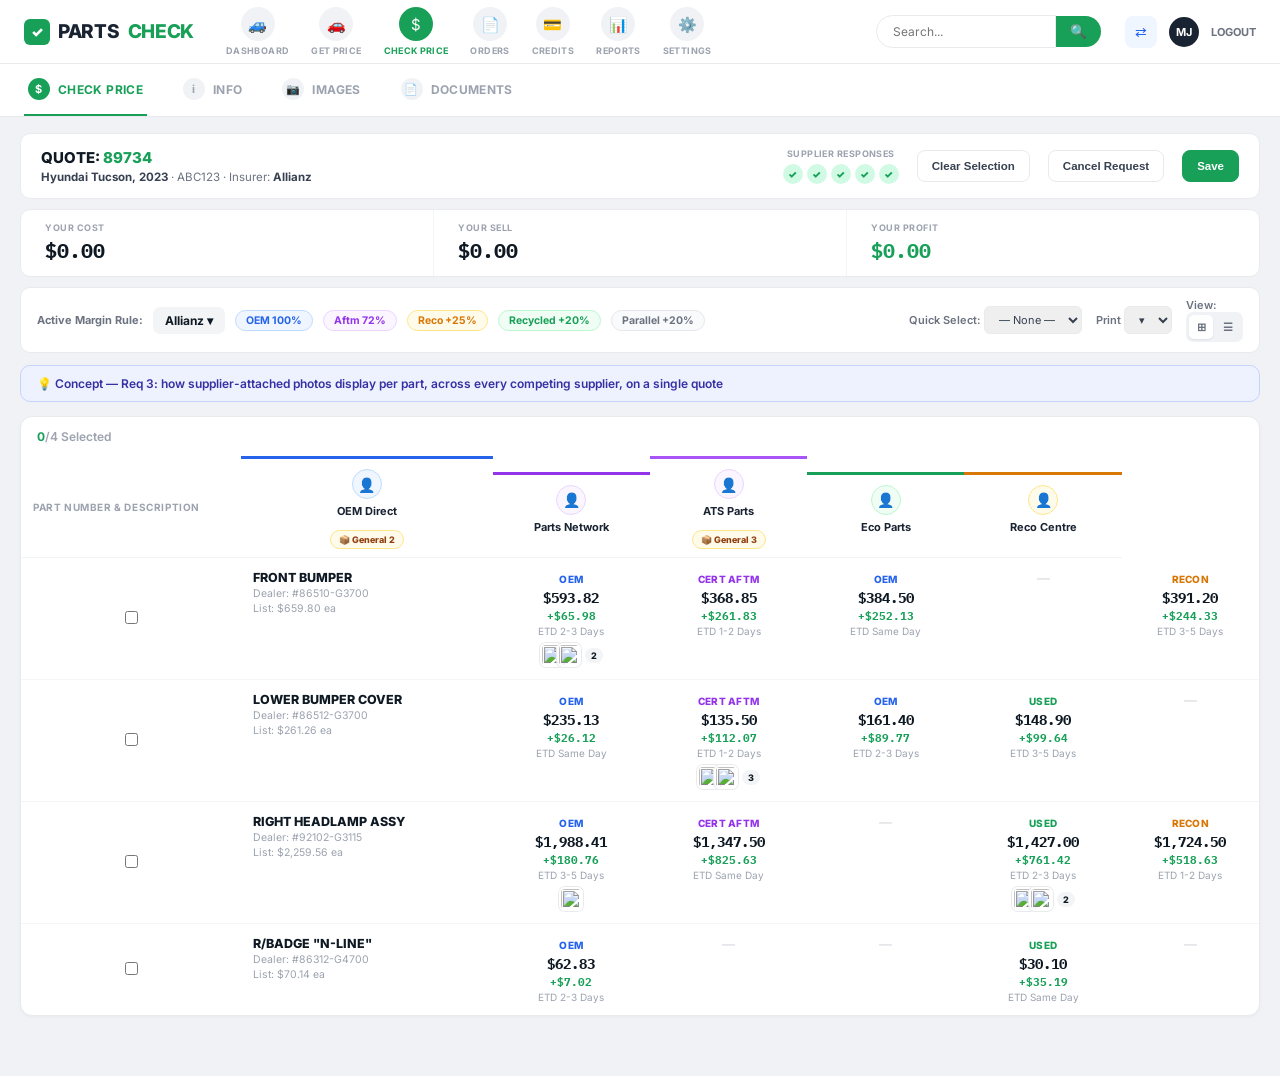
==== Mockups/repairer-image-display-mockup.html @ 43948dee "Cut scrolling to find one supplier's photos in the Images tab - Supplier photo cards are now collaps" ====
<!DOCTYPE html>
<html lang="en">
<head>
<meta charset="UTF-8">
<meta name="viewport" content="width=device-width, initial-scale=1.0">
<title>PartsCheck — Repairer Image Display (Concept)</title>
<link href="https://fonts.googleapis.com/css2?family=Inter:wght@400;500;600;700;800;900&family=IBM+Plex+Mono:wght@500;600;700&display=swap" rel="stylesheet">
<style>
*{box-sizing:border-box;margin:0;padding:0}
body{font-family:'Inter',sans-serif;background:#F0F2F5;color:#0F1923;font-size:13px;min-height:100vh}

/* ===== TOP NAV (matches current product) ===== */
.nav{background:#fff;border-bottom:1px solid #E8EAED;height:64px;display:flex;align-items:center;padding:0 24px;gap:8px}
.logo{display:flex;align-items:center;gap:8px;font-size:19px;font-weight:800;letter-spacing:-.3px;margin-right:24px}
.logo-mark{width:26px;height:26px;background:#18A058;border-radius:6px;display:flex;align-items:center;justify-content:center;color:#fff;font-size:14px;font-weight:900}
.logo .parts{color:#1A2332}
.logo .check{color:#18A058}
.nav-items{display:flex;gap:22px;flex:1}
.nav-item{display:flex;flex-direction:column;align-items:center;gap:4px;cursor:pointer}
.nav-icon{width:34px;height:34px;border-radius:50%;background:#F0F2F5;display:flex;align-items:center;justify-content:center;font-size:15px;color:#6B7280}
.nav-item.on .nav-icon{background:#18A058;color:#fff}
.nav-label{font-size:9px;font-weight:700;color:#9CA3AF;letter-spacing:.04em}
.nav-item.on .nav-label{color:#18A058}
.nav-search{display:flex;align-items:center;gap:0;margin-right:16px}
.nav-search input{border:1px solid #E8EAED;border-radius:20px 0 0 20px;padding:8px 16px;font-size:12px;width:180px;outline:none;font-family:inherit}
.nav-search button{border:none;background:#18A058;color:#fff;border-radius:0 20px 20px 0;padding:8px 14px;cursor:pointer}
.nav-r{display:flex;align-items:center;gap:12px}
.nav-r-icon{width:32px;height:32px;border-radius:8px;background:#EFF6FF;color:#2563EB;display:flex;align-items:center;justify-content:center;font-size:14px}
.avatar{width:30px;height:30px;background:#1A2332;border-radius:50%;display:flex;align-items:center;justify-content:center;color:#fff;font-weight:700;font-size:11px}
.logout{font-size:11px;font-weight:700;color:#6B7280;cursor:pointer}

/* ===== TAB BAR ===== */
.tab-bar{background:#fff;border-bottom:1px solid #E8EAED;display:flex;gap:32px;padding:0 24px}
.qh-tab{display:flex;align-items:center;gap:8px;padding:14px 4px;font-size:12px;font-weight:700;color:#9CA3AF;letter-spacing:.03em;cursor:pointer;border-bottom:2.5px solid transparent}
.qh-tab-icon{width:22px;height:22px;border-radius:50%;background:#F0F2F5;display:flex;align-items:center;justify-content:center;font-size:11px;color:#9CA3AF}
.qh-tab.on{color:#18A058;border-color:#18A058}
.qh-tab.on .qh-tab-icon{background:#18A058;color:#fff}

.page{max-width:1400px;margin:0 auto;padding:16px 20px 60px}
.banner{background:#EEF2FF;border:1px solid #C7D2FE;color:#3730A3;border-radius:10px;padding:10px 16px;font-size:12px;font-weight:600;margin-bottom:14px}

/* ===== QUOTE HEADER ===== */
.quote-header{background:#fff;border:1px solid #E8EAED;border-radius:10px;padding:14px 20px;display:flex;align-items:center;margin-bottom:10px}
.qh-left h1{font-size:15px;font-weight:800}
.qh-left h1 span{color:#18A058}
.qh-left p{font-size:11.5px;color:#6B7280;margin-top:3px}
.qh-left p strong{color:#374151}
.qh-right{margin-left:auto;display:flex;align-items:center;gap:18px}
.sup-resp{text-align:center}
.sup-resp-label{font-size:9px;font-weight:700;color:#9CA3AF;text-transform:uppercase;letter-spacing:.05em;margin-bottom:5px}
.sup-resp-dots{display:flex;gap:4px}
.sup-resp-dot{width:20px;height:20px;border-radius:50%;background:#D1FAE5;color:#18A058;display:flex;align-items:center;justify-content:center;font-size:10px;font-weight:900}
.hbtn{padding:9px 14px;border-radius:8px;font-size:11.5px;font-weight:700;cursor:pointer;border:1.5px solid #E8EAED;background:#fff;color:#374151}
.hbtn-green{background:#18A058;border-color:#18A058;color:#fff}

/* ===== COST/SELL/PROFIT BAR ===== */
.csp-bar{background:#fff;border:1px solid #E8EAED;border-radius:10px;display:flex;margin-bottom:10px}
.csp-cell{flex:1;padding:12px 24px;border-right:1px solid #F3F4F6}
.csp-cell:last-child{border-right:none}
.csp-label{font-size:9px;font-weight:700;color:#9CA3AF;letter-spacing:.06em;margin-bottom:4px}
.csp-val{font-size:20px;font-weight:800;font-family:'IBM Plex Mono',monospace}
.csp-val.green{color:#18A058}

/* ===== MARGIN RULE BAR ===== */
.rule-bar{background:#fff;border:1px solid #E8EAED;border-radius:10px;padding:10px 16px;display:flex;align-items:center;gap:10px;margin-bottom:12px;flex-wrap:wrap}
.rule-label{font-size:11px;font-weight:700;color:#6B7280;white-space:nowrap}
.rule-chip{display:flex;align-items:center;gap:5px;background:#F3F4F6;border-radius:7px;padding:6px 12px;font-size:12px;font-weight:700;cursor:pointer}
.pill{border-radius:20px;padding:3px 10px;font-size:10.5px;font-weight:700;border:1.5px solid}
.pill-oem{color:#2563EB;border-color:#BFDBFE;background:#EFF6FF}
.pill-aftm{color:#9333EA;border-color:#E9D5FF;background:#FAF5FF}
.pill-reco{color:#D97706;border-color:#FDE68A;background:#FFFBEB}
.pill-recycled{color:#18A058;border-color:#BBF7D0;background:#F0FDF4}
.pill-parallel{color:#6B7280;border-color:#E5E7EB;background:#F9FAFB}
.rule-bar-right{margin-left:auto;display:flex;align-items:center;gap:14px;font-size:11px;color:#6B7280;font-weight:600}
.rb-select{border:1px solid #E8EAED;border-radius:6px;padding:5px 10px;font-size:11px;font-family:inherit;color:#374151}
.view-toggle{display:flex;gap:3px;background:#F0F2F5;border-radius:7px;padding:3px}
.view-toggle span{width:24px;height:24px;border-radius:5px;display:flex;align-items:center;justify-content:center;font-size:11px;cursor:pointer}
.view-toggle span.on{background:#fff;box-shadow:0 1px 2px rgba(0,0,0,.08)}

/* ===== GRID ===== */
.grid-shell{background:#fff;border-radius:12px;border:1px solid #E8EAED;box-shadow:0 1px 3px rgba(0,0,0,.04);overflow:hidden}
.grid-toolbar{padding:12px 16px;font-size:12px;font-weight:700}
.grid-toolbar .sel-count{color:#18A058}
.grid-toolbar .sel-total{color:#9CA3AF;font-weight:600}
table{width:100%;border-collapse:collapse}
thead th{padding:0;border-bottom:1px solid #F3F4F6}
th.part-th{text-align:left;padding:9px 12px;font-size:10px;font-weight:700;color:#9CA3AF;text-transform:uppercase;letter-spacing:.06em;min-width:220px}
.sup-th-wrap{border-top:3px solid; padding:10px 12px 8px}
.sup-th{display:flex;flex-direction:column;align-items:center;gap:5px}
.sup-avatar{width:30px;height:30px;border-radius:50%;display:flex;align-items:center;justify-content:center;font-size:14px;border:1.5px solid}
.sup-name{font-size:11px;font-weight:700;color:#1A2332;text-align:center}

td{padding:12px;border-bottom:1px solid #F5F5F5;vertical-align:top}
tbody tr:last-child > td{border-bottom:none}
.cb-cell{width:34px;text-align:center;vertical-align:middle}
.part-name{font-size:12.5px;font-weight:800;color:#0F1923}
.part-sub{font-size:10.5px;color:#9CA3AF;margin-top:2px}
.center{text-align:center;position:relative}
.no-photo{color:#D1D5DB;font-size:13px}

.type-badge{font-size:10px;font-weight:800;letter-spacing:.03em;display:inline-flex;align-items:center;gap:4px}
.t-oem{color:#2563EB}.t-aftm{color:#9333EA}.t-used{color:#18A058}.t-recon{color:#D97706}
.note-icon{font-size:9px;color:#9CA3AF}
.price-val{font-family:'IBM Plex Mono',monospace;font-weight:800;font-size:14px;margin-top:3px}
.markup-val{font-family:'IBM Plex Mono',monospace;font-weight:700;font-size:10.5px;color:#18A058;margin-top:2px}
.etd-val{font-size:10px;color:#9CA3AF;margin-top:2px}

/* photo affordance — the single agreed pattern: thumbnail under price, click opens cross-supplier lightbox */
.mini-thumbs{display:flex;cursor:pointer;margin-top:6px;justify-content:center}
.mini-thumbs img{width:24px;height:24px;border-radius:6px;object-fit:cover;border:2px solid #fff;box-shadow:0 0 0 1px #E8EAED;margin-left:-7px}
.mini-thumbs img:first-child{margin-left:0}
.mini-count{font-size:9px;font-weight:800;color:#0F1923;background:#F3F4F6;border-radius:20px;padding:2px 6px;margin-left:4px;align-self:center}
.gen-badge{margin-top:7px;display:inline-flex;align-items:center;gap:3px;font-size:9px;font-weight:800;color:#92400E;background:#FFFBEB;border:1px solid #FDE68A;border-radius:20px;padding:3px 8px;cursor:pointer}
.gen-badge:hover{background:#FEF3C7}

/* ===== INFO / DOCUMENTS PANELS ===== */
.panel{display:none}
.panel.on{display:block}
.doc-flat-before{background:#fff;border:1px solid #E8EAED;border-radius:10px;margin-bottom:16px;overflow:hidden}
.doc-flat-before .flat-head{padding:8px 14px;font-size:10px;font-weight:700;color:#9CA3AF;text-transform:uppercase;background:#FAFAFA;border-bottom:1px solid #F3F4F6}
.doc-flat-before table td, .doc-flat-before table th{padding:8px 14px;font-size:12px;border-bottom:1px solid #F5F5F5}
.doc-flat-before a{color:#2563EB}
.section-label{font-size:11px;font-weight:700;color:#9CA3AF;text-transform:uppercase;letter-spacing:.06em;margin:18px 0 8px}

.part-doc-group{background:#fff;border:1px solid #E8EAED;border-radius:12px;margin-bottom:10px;overflow:hidden;box-shadow:0 1px 3px rgba(0,0,0,.04);scroll-margin-top:16px}
.pdg-head{padding:12px 16px;display:flex;align-items:center;gap:8px;cursor:pointer}
.part-doc-group:not(.collapsed) .pdg-head{border-bottom:1px solid #F3F4F6}
.pdg-head .pn{font-size:13px;font-weight:800}
.pdg-head .pdg-count{font-size:10.5px;color:#9CA3AF;font-weight:700}
.pdg-chevron{color:#9CA3AF;font-size:11px;transition:transform .18s;margin-left:2px}
.part-doc-group.collapsed .pdg-chevron{transform:rotate(-90deg)}
.part-doc-group.collapsed .pdg-body{display:none}
.pdg-body{padding:14px 16px;display:flex;flex-direction:column;gap:12px}

/* quick-jump chip bar */
.sup-filter-row{display:flex;align-items:center;gap:8px;flex-wrap:wrap;margin-bottom:12px}
.sup-filter-chip{display:flex;align-items:center;gap:6px;background:#fff;border:1.5px solid #E8EAED;border-radius:20px;padding:5px 12px 5px 5px;cursor:pointer;font-size:11.5px;font-weight:700;color:#374151}
.sup-filter-chip:hover{border-color:#9CA3AF}
.sup-filter-chip .dot{width:22px;height:22px;border-radius:50%;display:flex;align-items:center;justify-content:center;font-size:11px;flex-shrink:0}
.sup-filter-chip .cnt{background:#F3F4F6;color:#0F1923;border-radius:20px;padding:1px 6px;font-size:10px}
.sup-filter-chip.empty{opacity:.45}
.expand-all-link{font-size:11px;font-weight:700;color:#6B7280;cursor:pointer;text-decoration:underline;margin-left:auto}
.expand-all-link:hover{color:#374151}
.pdg-supplier-row{display:flex;align-items:flex-start;gap:12px}
.pdg-sup-chip{display:flex;align-items:center;gap:6px;min-width:190px;flex-shrink:0}
.pdg-sup-dot{width:24px;height:24px;border-radius:50%;font-size:12px;display:flex;align-items:center;justify-content:center}
.pdg-thumb-row{display:flex;gap:8px;flex-wrap:wrap}
.pdg-thumb{width:64px;height:64px;border-radius:8px;object-fit:cover;cursor:pointer;border:1px solid #E8EAED;transition:.15s}
.pdg-thumb:hover{transform:scale(1.04);box-shadow:0 4px 14px rgba(0,0,0,.15)}
.pdg-none{font-size:11px;color:#D1D5DB;padding-top:4px}
.pdg-general-block{background:#FFFBEB;border:1px solid #FDE68A;border-radius:8px;padding:10px 12px}
.pdg-general-label{font-size:10px;font-weight:800;color:#92400E;text-transform:uppercase;letter-spacing:.04em;margin-bottom:8px;display:flex;align-items:center;gap:5px}

.dl-btn{font-size:10.5px;font-weight:700;color:#18A058;cursor:pointer;display:inline-flex;align-items:center;gap:4px;border:1.5px solid #BBF7D0;background:#F0FDF4;padding:4px 10px;border-radius:20px;white-space:nowrap}
.dl-btn:hover{background:#DCFCE7}
.dl-btn-lg{font-size:12px;padding:8px 16px}

.toast{position:fixed;bottom:24px;right:24px;background:#0F1923;color:#fff;padding:12px 18px;border-radius:10px;font-size:12px;font-weight:600;box-shadow:0 8px 24px rgba(0,0,0,.25);z-index:1200;opacity:0;transform:translateY(10px);transition:.25s;pointer-events:none}
.toast.show{opacity:1;transform:translateY(0)}

/* ===== INFO TAB (real fields) ===== */
.info-card{background:#fff;border:1px solid #E8EAED;border-radius:10px;margin-bottom:14px;overflow:hidden}
.info-card-head{padding:9px 16px;font-size:10px;font-weight:700;color:#9CA3AF;text-transform:uppercase;letter-spacing:.06em;background:#F9FAFB;border-bottom:1px solid #F3F4F6}
.info-grid{display:grid;grid-template-columns:1fr 1fr;padding:6px 0}
.info-row{display:grid;grid-template-columns:150px 1fr;padding:10px 16px;font-size:12.5px}
.info-row .k{color:#6B7280;font-weight:600}
.info-row .v{color:#0F1923;font-weight:700}
.info-row .v.muted{color:#D1D5DB;font-weight:500}

/* ===== IMAGES TAB ===== */
.img-section-head{display:flex;align-items:center;gap:8px;margin:0 0 10px}
.img-section-head h3{font-size:13px;font-weight:800}
.img-section-head span{font-size:11px;color:#9CA3AF;font-weight:600}
.repairer-thumb-grid{display:flex;gap:10px;flex-wrap:wrap}
.repairer-thumb{width:120px;height:90px;border-radius:8px;object-fit:cover;cursor:pointer;border:1px solid #E8EAED;transition:.15s}
.repairer-thumb:hover{transform:scale(1.03);box-shadow:0 4px 14px rgba(0,0,0,.15)}
.doc-callout{display:flex;align-items:center;gap:10px;background:#F0FDF4;border:1px solid #BBF7D0;color:#166534;border-radius:10px;padding:12px 16px;font-size:12px;font-weight:600;margin-bottom:16px}
.doc-callout a{color:#18A058;font-weight:800;cursor:pointer;text-decoration:underline}

/* ===== LIGHTBOX ===== */
.lb-overlay{position:fixed;inset:0;background:rgba(10,15,20,.92);z-index:999;display:none;align-items:center;justify-content:center}
.lb-overlay.open{display:flex}
.lb-close{position:absolute;top:18px;right:22px;width:34px;height:34px;border-radius:50%;background:rgba(255,255,255,.12);color:#fff;font-size:18px;display:flex;align-items:center;justify-content:center;cursor:pointer;border:none}
.lb-wrap{display:flex;gap:18px;max-width:92vw;max-height:86vh}
.lb-rail{display:flex;flex-direction:column;gap:8px;overflow-y:auto;width:170px;flex-shrink:0}
.lb-rail-group{margin-bottom:6px}
.lb-rail-label{font-size:9px;font-weight:800;color:rgba(255,255,255,.6);text-transform:uppercase;letter-spacing:.06em;margin-bottom:5px;padding:0 2px}
.lb-thumb{width:100%;height:60px;object-fit:cover;border-radius:6px;cursor:pointer;opacity:.55;border:2px solid transparent;margin-bottom:6px}
.lb-thumb.on{opacity:1;border-color:#18A058}
.lb-main{display:flex;align-items:center;justify-content:center;background:#000;border-radius:10px;overflow:hidden;flex:1;min-width:400px}
.lb-main img{max-width:100%;max-height:80vh;object-fit:contain}
.lb-caption{position:absolute;bottom:20px;left:50%;transform:translateX(-50%);color:#fff;font-size:12px;font-weight:600;background:rgba(0,0,0,.5);padding:6px 14px;border-radius:20px}
</style>
</head>
<body>

<div class="nav">
  <div class="logo"><div class="logo-mark">✓</div><span class="parts">PARTS</span><span class="check">CHECK</span></div>
  <div class="nav-items">
    <div class="nav-item"><div class="nav-icon">🚙</div><div class="nav-label">DASHBOARD</div></div>
    <div class="nav-item"><div class="nav-icon">🚗</div><div class="nav-label">GET PRICE</div></div>
    <div class="nav-item on"><div class="nav-icon">$</div><div class="nav-label">CHECK PRICE</div></div>
    <div class="nav-item"><div class="nav-icon">📄</div><div class="nav-label">ORDERS</div></div>
    <div class="nav-item"><div class="nav-icon">💳</div><div class="nav-label">CREDITS</div></div>
    <div class="nav-item"><div class="nav-icon">📊</div><div class="nav-label">REPORTS</div></div>
    <div class="nav-item"><div class="nav-icon">⚙️</div><div class="nav-label">SETTINGS</div></div>
  </div>
  <div class="nav-search"><input placeholder="Search..."><button>🔍</button></div>
  <div class="nav-r">
    <div class="nav-r-icon">⇄</div>
    <div class="avatar">MJ</div>
    <div class="logout">LOGOUT</div>
  </div>
</div>

<div class="tab-bar">
  <div class="qh-tab on" onclick="showTab('price')"><div class="qh-tab-icon">$</div>CHECK PRICE</div>
  <div class="qh-tab" onclick="showTab('info')"><div class="qh-tab-icon">i</div>INFO</div>
  <div class="qh-tab" onclick="showTab('images')"><div class="qh-tab-icon">📷</div>IMAGES</div>
  <div class="qh-tab" onclick="showTab('documents')"><div class="qh-tab-icon">📄</div>DOCUMENTS</div>
</div>

<div class="page">
  <div class="quote-header">
    <div class="qh-left">
      <h1>QUOTE: <span>89734</span></h1>
      <p><strong>Hyundai Tucson, 2023</strong> · ABC123 · Insurer: <strong>Allianz</strong></p>
    </div>
    <div class="qh-right">
      <div class="sup-resp">
        <div class="sup-resp-label">Supplier Responses</div>
        <div class="sup-resp-dots" id="supResponses"></div>
      </div>
      <button class="hbtn">Clear Selection</button>
      <button class="hbtn">Cancel Request</button>
      <button class="hbtn hbtn-green">Save</button>
    </div>
  </div>

  <div class="csp-bar">
    <div class="csp-cell"><div class="csp-label">YOUR COST</div><div class="csp-val">$0.00</div></div>
    <div class="csp-cell"><div class="csp-label">YOUR SELL</div><div class="csp-val">$0.00</div></div>
    <div class="csp-cell"><div class="csp-label">YOUR PROFIT</div><div class="csp-val green">$0.00</div></div>
  </div>

  <div class="rule-bar">
    <div class="rule-label">Active Margin Rule:</div>
    <div class="rule-chip">Allianz ▾</div>
    <span class="pill pill-oem">OEM 100%</span>
    <span class="pill pill-aftm">Aftm 72%</span>
    <span class="pill pill-reco">Reco +25%</span>
    <span class="pill pill-recycled">Recycled +20%</span>
    <span class="pill pill-parallel">Parallel +20%</span>
    <div class="rule-bar-right">
      <span>Quick Select: <select class="rb-select"><option>— None —</option></select></span>
      <span>Print <select class="rb-select"><option>▾</option></select></span>
      <span>View: <span class="view-toggle"><span class="on">⊞</span><span>☰</span></span></span>
    </div>
  </div>

  <!-- PRICE PANEL -->
  <div class="panel on" id="panel-price">
    <div class="banner">💡 Concept — Req 3: how supplier-attached photos display per part, across every competing supplier, on a single quote</div>
    <div class="grid-shell">
      <div class="grid-toolbar"><span class="sel-count" id="selCount">0</span><span class="sel-total">/4 Selected</span></div>
      <table>
        <thead>
          <tr>
            <th class="part-th">Part Number &amp; Description</th>
            <th class="center" data-sup="oem" style="min-width:110px"><div class="sup-th-wrap" style="border-color:#2563EB"><div class="sup-th"><div class="sup-avatar" style="background:#EFF6FF;color:#2563EB;border-color:#BFDBFE">👤</div><div class="sup-name">OEM Direct</div></div></div></th>
            <th class="center" data-sup="net" style="min-width:110px"><div class="sup-th-wrap" style="border-color:#9333EA"><div class="sup-th"><div class="sup-avatar" style="background:#FAF5FF;color:#9333EA;border-color:#E9D5FF">👤</div><div class="sup-name">Parts Network</div></div></div></th>
            <th class="center" data-sup="ats" style="min-width:110px"><div class="sup-th-wrap" style="border-color:#A855F7"><div class="sup-th"><div class="sup-avatar" style="background:#FAF5FF;color:#A855F7;border-color:#E9D5FF">👤</div><div class="sup-name">ATS Parts</div></div></div></th>
            <th class="center" data-sup="eco" style="min-width:110px"><div class="sup-th-wrap" style="border-color:#18A058"><div class="sup-th"><div class="sup-avatar" style="background:#F0FDF4;color:#18A058;border-color:#BBF7D0">👤</div><div class="sup-name">Eco Parts</div></div></div></th>
            <th class="center" data-sup="reco" style="min-width:110px"><div class="sup-th-wrap" style="border-color:#D97706"><div class="sup-th"><div class="sup-avatar" style="background:#FFFBEB;color:#D97706;border-color:#FDE68A">👤</div><div class="sup-name">Reco Centre</div></div></div></th>
          </tr>
        </thead>
        <tbody id="gridBody"></tbody>
      </table>
    </div>
  </div>

  <!-- INFO PANEL -->
  <div class="panel" id="panel-info">
    <div class="info-card">
      <div class="info-card-head">Quote Basic Info</div>
      <div class="info-grid">
        <div>
          <div class="info-row"><span class="k">Quote</span><span class="v">89734</span></div>
          <div class="info-row"><span class="k">Requested Date</span><span class="v">12/05/2026</span></div>
          <div class="info-row"><span class="k">Claim No.</span><span class="v">CLM-2026-44821</span></div>
          <div class="info-row"><span class="k">Insurer</span><span class="v">Allianz</span></div>
        </div>
        <div>
          <div class="info-row"><span class="k">Estimator</span><span class="v">MJ</span></div>
          <div class="info-row"><span class="k">Requested Time</span><span class="v">10:30am</span></div>
          <div class="info-row"><span class="k">Status</span><span class="v">Saved</span></div>
          <div class="info-row"><span class="k">Active Margin Rule</span><span class="v">Standard Baseline</span></div>
        </div>
      </div>
    </div>
    <div class="info-card">
      <div class="info-card-head">Vehicle Info</div>
      <div class="info-grid">
        <div>
          <div class="info-row"><span class="k">Make</span><span class="v">Hyundai</span></div>
          <div class="info-row"><span class="k">Model</span><span class="v">Tucson</span></div>
          <div class="info-row"><span class="k">Body Style</span><span class="v">SUV 5 Door</span></div>
          <div class="info-row"><span class="k">VIN</span><span class="v">KMHJ341BDPU123456</span></div>
        </div>
        <div>
          <div class="info-row"><span class="k">Month &amp; Year</span><span class="v">01/2023</span></div>
          <div class="info-row"><span class="k">Vehicle Rego</span><span class="v">ABC123</span></div>
          <div class="info-row"><span class="k">Series</span><span class="v">NX4</span></div>
          <div class="info-row"><span class="k">Comments</span><span class="v muted">None</span></div>
        </div>
      </div>
    </div>
  </div>

  <!-- IMAGES PANEL -->
  <div class="panel" id="panel-images">
    <div class="img-section-head" style="margin-bottom:16px">
      <h3 style="font-size:15px">All Images</h3>
      <span id="totalImgCount"></span>
      <span class="dl-btn dl-btn-lg" style="margin-left:auto" onclick="downloadAll()">⬇ Download All</span>
    </div>

    <div class="img-section-head"><h3>Your Photos</h3><span>(<span id="repairerImgCount"></span> attached)</span><span class="dl-btn" style="margin-left:auto" onclick="downloadAllRepairer()">⬇ Download All</span></div>
    <div class="repairer-thumb-grid" id="repairerThumbGrid" style="margin-bottom:24px"></div>

    <div class="img-section-head"><h3>Supplier Photos</h3><span>grouped by supplier — general (whole-quote) photos shown separately from part-specific ones</span></div>
    <div class="sup-filter-row" id="supFilterRow"></div>
    <div id="supplierPhotoGroups"></div>
  </div>

  <!-- DOCUMENTS PANEL -->
  <div class="panel" id="panel-documents">
    <div class="doc-callout">📷 Looking for photos? Repairer and supplier photos now live in the <a onclick="showTab('images')">Images tab</a> — Documents is for actual paperwork only.</div>

    <div class="section-label">Supplier-submitted documents</div>
    <div class="doc-flat-before">
      <div class="flat-head">Documents</div>
      <table style="width:100%">
        <tr><th style="text-align:left;color:#9CA3AF;font-weight:700">Supplier</th><th style="text-align:left;color:#9CA3AF;font-weight:700">FileName</th><th style="text-align:left;color:#9CA3AF;font-weight:700">Download</th></tr>
        <tr><td>OEM Direct</td><td>Compliance_Certificate.pdf</td><td><a>Download</a></td></tr>
        <tr><td>Parts Network</td><td>Supplier_Invoice_4471.pdf</td><td><a>Download</a></td></tr>
      </table>
    </div>
  </div>
</div>

<!-- LIGHTBOX -->
<div class="lb-overlay" id="lbOverlay" onclick="if(event.target===this)closeLightbox()">
  <button class="lb-close" onclick="closeLightbox()">✕</button>
  <div class="lb-wrap">
    <div class="lb-rail" id="lbRail"></div>
    <div class="lb-main"><img id="lbMainImg" src=""><div class="lb-caption" id="lbCaption"></div></div>
  </div>
</div>

<script>
const SUPPLIERS = {
  oem:{name:'OEM Direct', color:'#2563EB', badge:'t-oem', type:'OEM'},
  net:{name:'Parts Network', color:'#9333EA', badge:'t-aftm', type:'CERT AFTM'},
  ats:{name:'ATS Parts', color:'#A855F7', badge:'t-oem', type:'OEM'},
  eco:{name:'Eco Parts', color:'#18A058', badge:'t-used', type:'USED'},
  reco:{name:'Reco Centre', color:'#D97706', badge:'t-recon', type:'RECON'}
};
const SUP_ORDER = ['oem','net','ats','eco','reco'];
const IMGS = [
  'https://images.unsplash.com/photo-1503376780353-7e6692767b70?w=300&h=300&fit=crop',
  'https://images.unsplash.com/photo-1449965408869-eaa3f722e40d?w=300&h=300&fit=crop',
  'https://images.unsplash.com/photo-1492144534655-ae79c964c9d7?w=300&h=300&fit=crop',
  'https://images.unsplash.com/photo-1518987048-93e29699e79a?w=300&h=300&fit=crop',
  'https://images.unsplash.com/photo-1568605117036-5fe5e7bab0b7?w=300&h=300&fit=crop',
  'https://images.unsplash.com/photo-1541348263662-e068662d82af?w=300&h=300&fit=crop'
];
const REPAIRER_IMAGES = [
  'https://images.unsplash.com/photo-1600661653561-629509216228?w=400&h=300&fit=crop',
  'https://images.unsplash.com/photo-1552519507-da3b142c6e3d?w=400&h=300&fit=crop',
  'https://images.unsplash.com/photo-1503376780353-7e6692767b70?w=400&h=300&fit=crop',
  'https://images.unsplash.com/photo-1605559424843-9e4c228bf1c2?w=400&h=300&fit=crop',
  'https://images.unsplash.com/photo-1553440569-bcc63803a83d?w=400&h=300&fit=crop'
];
// Photos a supplier attaches to the whole quote, not tied to any one part.
// Demonstrates all 4 scenarios: oem=both general+part, net=part-only, ats=general-only, eco=part-only, reco=none.
const GENERAL_PHOTOS = {
  oem: [IMGS[3], IMGS[4]],
  net: [],
  ats: [IMGS[0], IMGS[2], IMGS[5]],
  eco: [],
  reco: []
};
const PARTS = [
  {id:1, name:'FRONT BUMPER', num:'#86510-G3700', list:'$659.80 ea',
    prices:{oem:'$593.82', net:'$368.85', ats:'$384.50', eco:null, reco:'$391.20'},
    markup:{oem:'+$65.98', net:'+$261.83', ats:'+$252.13', eco:null, reco:'+$244.33'},
    etd:{oem:'2-3 Days', net:'1-2 Days', ats:'Same Day', eco:null, reco:'3-5 Days'},
    photos:{oem:[IMGS[0],IMGS[1]], net:[], ats:[], eco:[], reco:[]}},
  {id:2, name:'LOWER BUMPER COVER', num:'#86512-G3700', list:'$261.26 ea',
    prices:{oem:'$235.13', net:'$135.50', ats:'$161.40', eco:'$148.90', reco:null},
    markup:{oem:'+$26.12', net:'+$112.07', ats:'+$89.77', eco:'+$99.64', reco:null},
    etd:{oem:'Same Day', net:'1-2 Days', ats:'2-3 Days', eco:'3-5 Days', reco:null},
    photos:{oem:[], net:[IMGS[3],IMGS[4],IMGS[0]], ats:[], eco:[], reco:[]}},
  {id:3, name:'RIGHT HEADLAMP ASSY', num:'#92102-G3115', list:'$2,259.56 ea',
    prices:{oem:'$1,988.41', net:'$1,347.50', ats:null, eco:'$1,427.00', reco:'$1,724.50'},
    markup:{oem:'+$180.76', net:'+$825.63', ats:null, eco:'+$761.42', reco:'+$518.63'},
    etd:{oem:'3-5 Days', net:'Same Day', ats:null, eco:'2-3 Days', reco:'1-2 Days'},
    photos:{oem:[IMGS[1]], net:[], ats:[], eco:[IMGS[2],IMGS[5]], reco:[]}},
  {id:4, name:'R/BADGE "N-LINE"', num:'#86312-G4700', list:'$70.14 ea',
    prices:{oem:'$62.83', net:null, ats:null, eco:'$30.10', reco:null},
    markup:{oem:'+$7.02', net:null, ats:null, eco:'+$35.19', reco:null},
    etd:{oem:'2-3 Days', net:null, ats:null, eco:'Same Day', reco:null},
    photos:{oem:[], net:[], ats:[], eco:[], reco:[]}}
];

function renderSupplierResponses(){
  const respondedCount = SUP_ORDER.filter(k => PARTS.some(p => p.prices[k] !== null)).length;
  document.getElementById('supResponses').innerHTML = Array.from({length:respondedCount}).map(()=>`<div class="sup-resp-dot">✓</div>`).join('');
}

function renderGrid(){
  const body = document.getElementById('gridBody');
  body.innerHTML = '';
  PARTS.forEach(part => {
    const tr = document.createElement('tr');
    let row = `<td class="cb-cell"><input type="checkbox" onchange="updateSelCount()"></td>`;
    row += `<td><div class="part-name">${part.name}</div><div class="part-sub">Dealer: ${part.num}</div><div class="part-sub">List: ${part.list}</div></td>`;
    SUP_ORDER.forEach(k=>{
      const sup = SUPPLIERS[k];
      const price = part.prices[k];
      const photos = part.photos[k];
      let cell = '';
      if(price===null){
        cell = `<div class="no-photo">—</div>`;
      } else {
        cell = `<div class="type-badge ${sup.badge}">${sup.type}</div>
          <div class="price-val">${price}</div>
          <div class="markup-val">${part.markup[k]}</div>
          <div class="etd-val">ETD ${part.etd[k]}</div>`;
        if(photos.length){
          cell += `<div class="mini-thumbs" onclick="openSupplierLightbox(${part.id},'${k}')">${photos.slice(0,2).map(src=>`<img src="${src}">`).join('')}${photos.length>1?`<span class="mini-count">${photos.length}</span>`:''}</div>`;
        }
      }
      row += `<td class="center">${cell}</td>`;
    });
    tr.innerHTML = row;
    body.appendChild(tr);
  });
}

function updateSelCount(){
  document.getElementById('selCount').textContent = document.querySelectorAll('#gridBody input[type=checkbox]:checked').length;
}

// General (whole-quote) photos surface once, in the supplier's column header —
// not repeated per row, since they don't belong to any single part.
function renderGeneralBadges(){
  SUP_ORDER.forEach(key=>{
    const supTh = document.querySelector(`th[data-sup="${key}"] .sup-th`);
    if(!supTh) return;
    const photos = GENERAL_PHOTOS[key] || [];
    if(photos.length){
      const badge = document.createElement('div');
      badge.className = 'gen-badge';
      badge.onclick = ()=>openGeneralLightbox(key);
      badge.textContent = `📦 General ${photos.length}`;
      supTh.appendChild(badge);
    }
  });
}

// ===== LIGHTBOX =====
function buildRail(entries, activeIdx){
  const rail = document.getElementById('lbRail');
  rail.innerHTML = '';
  entries.forEach((group, gi)=>{
    const wrap = document.createElement('div');
    wrap.className = 'lb-rail-group';
    wrap.innerHTML = `<div class="lb-rail-label" style="color:${group.color}">${group.label}</div>` +
      group.images.map((src,ii)=>`<img class="lb-thumb ${gi===activeIdx.g && ii===activeIdx.i?'on':''}" src="${src}" onclick="setLightboxImg(${gi},${ii})">`).join('');
    rail.appendChild(wrap);
  });
}
let lbEntries = [];
function setLightboxImg(g,i){
  const entry = lbEntries[g];
  document.getElementById('lbMainImg').src = entry.images[i];
  document.getElementById('lbCaption').textContent = `${entry.label} — photo ${i+1} of ${entry.images.length}`;
  buildRail(lbEntries, {g,i});
}
function openSupplierLightbox(partId, supKey){
  const part = PARTS.find(p=>p.id===partId);
  const all = SUP_ORDER.filter(k => part.photos[k].length).map(k => ({label:SUPPLIERS[k].name, color:SUPPLIERS[k].color, images:part.photos[k]}));
  const idx = all.findIndex(e=>e.label===SUPPLIERS[supKey].name);
  lbEntries = all;
  document.getElementById('lbOverlay').classList.add('open');
  setLightboxImg(Math.max(idx,0), 0);
}
function openRepairerLightbox(index){
  lbEntries = [{label:'Your Photos', color:'#18A058', images:REPAIRER_IMAGES}];
  document.getElementById('lbOverlay').classList.add('open');
  setLightboxImg(0, index);
}
function openGeneralLightbox(supKey){
  const photos = GENERAL_PHOTOS[supKey] || [];
  if(!photos.length) return;
  lbEntries = [{label:`${SUPPLIERS[supKey].name} — General (whole quote)`, color:SUPPLIERS[supKey].color, images:photos}];
  document.getElementById('lbOverlay').classList.add('open');
  setLightboxImg(0, 0);
}
function closeLightbox(){ document.getElementById('lbOverlay').classList.remove('open'); }

// ===== DOWNLOAD ACTIONS (simulated — concept only) =====
function supplierPhotoCount(key){
  return (GENERAL_PHOTOS[key]||[]).length + PARTS.reduce((a,p)=>a+(p.photos[key]||[]).length, 0);
}
function totalPhotoCount(){
  return REPAIRER_IMAGES.length + SUP_ORDER.reduce((a,k)=>a+supplierPhotoCount(k), 0);
}
let toastTimer;
function showToast(msg){
  let t = document.getElementById('toast');
  if(!t){
    t = document.createElement('div');
    t.id = 'toast';
    t.className = 'toast';
    document.body.appendChild(t);
  }
  t.textContent = msg;
  requestAnimationFrame(()=> t.classList.add('show'));
  clearTimeout(toastTimer);
  toastTimer = setTimeout(()=> t.classList.remove('show'), 2600);
}
function downloadAll(){
  showToast(`Preparing ZIP of ${totalPhotoCount()} photos (yours + all suppliers)…`);
}
function downloadAllRepairer(){
  showToast(`Preparing ZIP of ${REPAIRER_IMAGES.length} of your photos…`);
}
function downloadAllFromSupplier(key){
  showToast(`Preparing ZIP of ${supplierPhotoCount(key)} photos from ${SUPPLIERS[key].name}…`);
}

// ===== TABS =====
function showTab(name){
  document.querySelectorAll('.qh-tab').forEach(t=>t.classList.remove('on'));
  event.currentTarget.classList.add('on');
  document.querySelectorAll('.panel').forEach(p=>p.classList.remove('on'));
  document.getElementById(`panel-${name}`).classList.add('on');
}

// ===== IMAGES TAB =====
function renderRepairerImages(){
  document.getElementById('repairerImgCount').textContent = REPAIRER_IMAGES.length;
  document.getElementById('repairerThumbGrid').innerHTML = REPAIRER_IMAGES.map((src,i)=>
    `<img class="repairer-thumb" src="${src}" onclick="openRepairerLightbox(${i})">`).join('');
}

// Suppliers with photos jump straight to that card (collapsed by default) instead of
// scrolling past every other supplier — the chip row is the fast path, the card header
// still works for manual expand/collapse.
function renderSupplierFilterChips(){
  const row = document.getElementById('supFilterRow');
  const respondedSuppliers = SUP_ORDER.filter(key => PARTS.some(p => p.prices[key] !== null));
  const chips = respondedSuppliers.map(key=>{
    const sup = SUPPLIERS[key];
    const count = supplierPhotoCount(key);
    return `<div class="sup-filter-chip ${count?'':'empty'}" onclick="${count?`expandOnlySupplier('${key}')`:''}" title="${count} photos">
        <span class="dot" style="background:${sup.color}22;color:${sup.color}">👤</span>${sup.name}<span class="cnt">${count}</span>
      </div>`;
  }).join('');
  row.innerHTML = chips + `<span class="expand-all-link" onclick="setAllSupplierGroups(false)">Expand all</span><span class="expand-all-link" onclick="setAllSupplierGroups(true)">Collapse all</span>`;
}
function expandOnlySupplier(key){
  document.querySelectorAll('.part-doc-group').forEach(g=>{
    g.classList.toggle('collapsed', g.id !== `supGroup-${key}`);
  });
  document.getElementById(`supGroup-${key}`).scrollIntoView({behavior:'smooth', block:'start'});
}
function toggleSupplierGroup(key){
  document.getElementById(`supGroup-${key}`).classList.toggle('collapsed');
}
function setAllSupplierGroups(collapsed){
  document.querySelectorAll('.part-doc-group').forEach(g=>g.classList.toggle('collapsed', collapsed));
}

function renderSupplierPhotoGroups(){
  const wrap = document.getElementById('supplierPhotoGroups');
  wrap.innerHTML = '';
  SUP_ORDER.forEach(key=>{
    const sup = SUPPLIERS[key];
    const respondedAtAll = PARTS.some(p => p.prices[key] !== null);
    if(!respondedAtAll) return;
    const generalPhotos = GENERAL_PHOTOS[key] || [];
    const partsWithPhotos = PARTS.filter(p => p.photos[key] && p.photos[key].length);
    const count = supplierPhotoCount(key);

    let body = '';
    if(generalPhotos.length){
      body += `<div class="pdg-general-block">
        <div class="pdg-general-label">📦 General — attached to the whole quote, not a specific part</div>
        <div class="pdg-thumb-row">${generalPhotos.map(src=>`<img class="pdg-thumb" src="${src}" onclick="openGeneralLightbox('${key}')">`).join('')}</div>
      </div>`;
    }
    body += partsWithPhotos.map(part=>{
      return `<div class="pdg-supplier-row">
        <div class="pdg-sup-chip"><span style="font-weight:700;font-size:12px">${part.name}</span><br><span style="font-size:10px;color:#9CA3AF;font-family:'IBM Plex Mono',monospace">${part.num}</span></div>
        <div class="pdg-thumb-row">${part.photos[key].map(src=>`<img class="pdg-thumb" src="${src}" onclick="openSupplierLightbox(${part.id},'${key}')">`).join('')}</div>
      </div>`;
    }).join('');
    if(!generalPhotos.length && !partsWithPhotos.length){
      body = `<div class="pdg-none">No photos attached by this supplier yet</div>`;
    }

    const group = document.createElement('div');
    group.className = 'part-doc-group collapsed';
    group.id = `supGroup-${key}`;
    group.innerHTML = `<div class="pdg-head" onclick="toggleSupplierGroup('${key}')">
        <div class="pdg-sup-dot" style="background:${sup.color}22;color:${sup.color}">👤</div>
        <span class="pn">${sup.name}</span>
        <span class="pdg-count">${count} photo${count===1?'':'s'}</span>
        ${count ? `<span class="dl-btn" style="margin-left:auto" onclick="event.stopPropagation(); downloadAllFromSupplier('${key}')">⬇ Download All (${count})</span>` : ''}
        <span class="pdg-chevron">▾</span>
      </div><div class="pdg-body">${body}</div>`;
    wrap.appendChild(group);
  });
}

renderSupplierResponses();
renderGrid();
renderGeneralBadges();
renderRepairerImages();
renderSupplierPhotoGroups();
renderSupplierFilterChips();
document.getElementById('totalImgCount').textContent = `(${totalPhotoCount()} total)`;
</script>
</body>
</html>
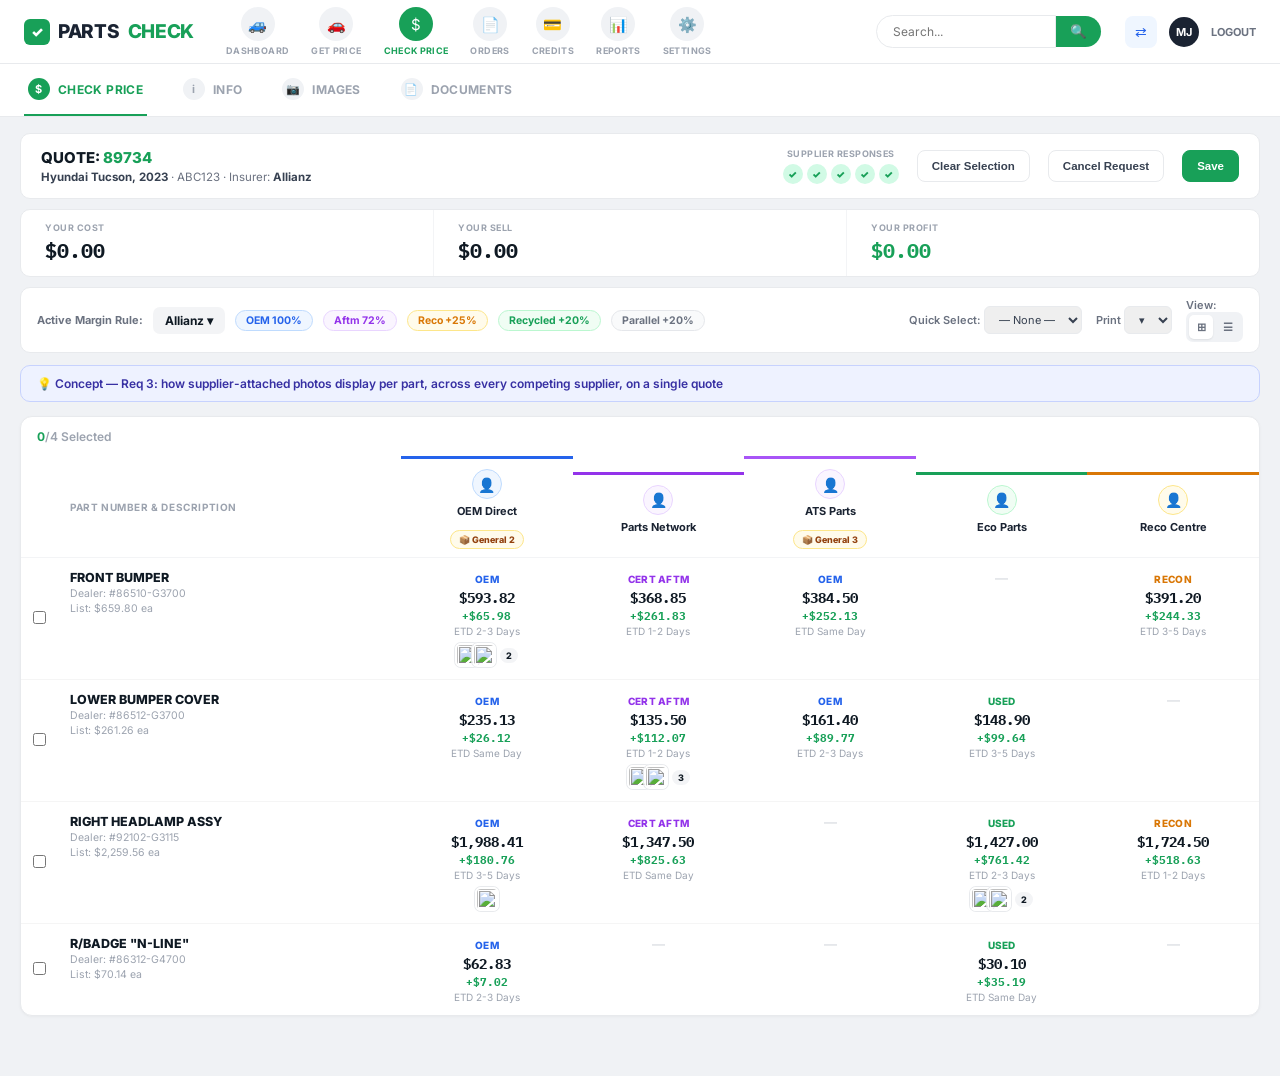
==== commit 116bc669: "Fix grid header/body column mismatch (missing checkbox <th> pushed columns out of alignment, worst a" ====
--- a/Mockups/repairer-image-display-mockup.html
+++ b/Mockups/repairer-image-display-mockup.html
@@ -221,51 +221,52 @@
 </div>
 
 <div class="page">
-  <div class="quote-header">
-    <div class="qh-left">
-      <h1>QUOTE: <span>89734</span></h1>
-      <p><strong>Hyundai Tucson, 2023</strong> · ABC123 · Insurer: <strong>Allianz</strong></p>
-    </div>
-    <div class="qh-right">
-      <div class="sup-resp">
-        <div class="sup-resp-label">Supplier Responses</div>
-        <div class="sup-resp-dots" id="supResponses"></div>
-      </div>
-      <button class="hbtn">Clear Selection</button>
-      <button class="hbtn">Cancel Request</button>
-      <button class="hbtn hbtn-green">Save</button>
-    </div>
-  </div>
-
-  <div class="csp-bar">
-    <div class="csp-cell"><div class="csp-label">YOUR COST</div><div class="csp-val">$0.00</div></div>
-    <div class="csp-cell"><div class="csp-label">YOUR SELL</div><div class="csp-val">$0.00</div></div>
-    <div class="csp-cell"><div class="csp-label">YOUR PROFIT</div><div class="csp-val green">$0.00</div></div>
-  </div>
-
-  <div class="rule-bar">
-    <div class="rule-label">Active Margin Rule:</div>
-    <div class="rule-chip">Allianz ▾</div>
-    <span class="pill pill-oem">OEM 100%</span>
-    <span class="pill pill-aftm">Aftm 72%</span>
-    <span class="pill pill-reco">Reco +25%</span>
-    <span class="pill pill-recycled">Recycled +20%</span>
-    <span class="pill pill-parallel">Parallel +20%</span>
-    <div class="rule-bar-right">
-      <span>Quick Select: <select class="rb-select"><option>— None —</option></select></span>
-      <span>Print <select class="rb-select"><option>▾</option></select></span>
-      <span>View: <span class="view-toggle"><span class="on">⊞</span><span>☰</span></span></span>
-    </div>
-  </div>
-
   <!-- PRICE PANEL -->
   <div class="panel on" id="panel-price">
+    <div class="quote-header">
+      <div class="qh-left">
+        <h1>QUOTE: <span>89734</span></h1>
+        <p><strong>Hyundai Tucson, 2023</strong> · ABC123 · Insurer: <strong>Allianz</strong></p>
+      </div>
+      <div class="qh-right">
+        <div class="sup-resp">
+          <div class="sup-resp-label">Supplier Responses</div>
+          <div class="sup-resp-dots" id="supResponses"></div>
+        </div>
+        <button class="hbtn">Clear Selection</button>
+        <button class="hbtn">Cancel Request</button>
+        <button class="hbtn hbtn-green">Save</button>
+      </div>
+    </div>
+
+    <div class="csp-bar">
+      <div class="csp-cell"><div class="csp-label">YOUR COST</div><div class="csp-val">$0.00</div></div>
+      <div class="csp-cell"><div class="csp-label">YOUR SELL</div><div class="csp-val">$0.00</div></div>
+      <div class="csp-cell"><div class="csp-label">YOUR PROFIT</div><div class="csp-val green">$0.00</div></div>
+    </div>
+
+    <div class="rule-bar">
+      <div class="rule-label">Active Margin Rule:</div>
+      <div class="rule-chip">Allianz ▾</div>
+      <span class="pill pill-oem">OEM 100%</span>
+      <span class="pill pill-aftm">Aftm 72%</span>
+      <span class="pill pill-reco">Reco +25%</span>
+      <span class="pill pill-recycled">Recycled +20%</span>
+      <span class="pill pill-parallel">Parallel +20%</span>
+      <div class="rule-bar-right">
+        <span>Quick Select: <select class="rb-select"><option>— None —</option></select></span>
+        <span>Print <select class="rb-select"><option>▾</option></select></span>
+        <span>View: <span class="view-toggle"><span class="on">⊞</span><span>☰</span></span></span>
+      </div>
+    </div>
+
     <div class="banner">💡 Concept — Req 3: how supplier-attached photos display per part, across every competing supplier, on a single quote</div>
     <div class="grid-shell">
       <div class="grid-toolbar"><span class="sel-count" id="selCount">0</span><span class="sel-total">/4 Selected</span></div>
       <table>
         <thead>
           <tr>
+            <th class="cb-cell"></th>
             <th class="part-th">Part Number &amp; Description</th>
             <th class="center" data-sup="oem" style="min-width:110px"><div class="sup-th-wrap" style="border-color:#2563EB"><div class="sup-th"><div class="sup-avatar" style="background:#EFF6FF;color:#2563EB;border-color:#BFDBFE">👤</div><div class="sup-name">OEM Direct</div></div></div></th>
             <th class="center" data-sup="net" style="min-width:110px"><div class="sup-th-wrap" style="border-color:#9333EA"><div class="sup-th"><div class="sup-avatar" style="background:#FAF5FF;color:#9333EA;border-color:#E9D5FF">👤</div><div class="sup-name">Parts Network</div></div></div></th>
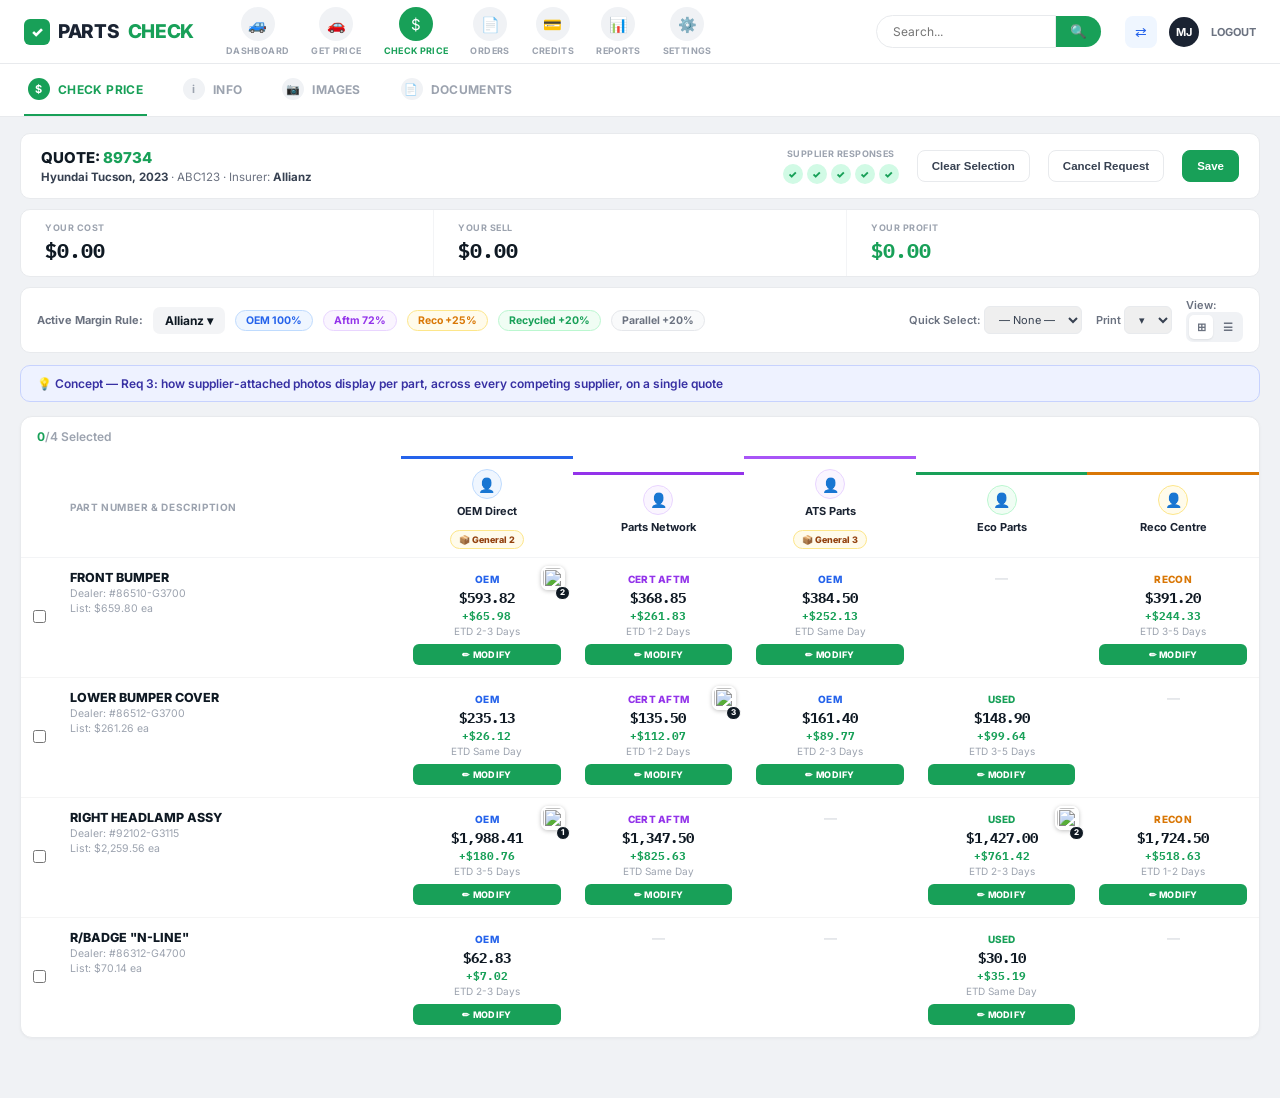
==== commit 30dd3dad: "Separate the photo indicator from the existing Modify Part Number click zone Real product behaviour:" ====
--- a/Mockups/repairer-image-display-mockup.html
+++ b/Mockups/repairer-image-display-mockup.html
@@ -105,11 +105,21 @@
 .markup-val{font-family:'IBM Plex Mono',monospace;font-weight:700;font-size:10.5px;color:#18A058;margin-top:2px}
 .etd-val{font-size:10px;color:#9CA3AF;margin-top:2px}
 
-/* photo affordance — the single agreed pattern: thumbnail under price, click opens cross-supplier lightbox */
+/* photo affordance — kept as its own click target, physically separate from the
+   price cell's existing "Modify" action, so the two never compete for the same click */
 .mini-thumbs{display:flex;cursor:pointer;margin-top:6px;justify-content:center}
 .mini-thumbs img{width:24px;height:24px;border-radius:6px;object-fit:cover;border:2px solid #fff;box-shadow:0 0 0 1px #E8EAED;margin-left:-7px}
 .mini-thumbs img:first-child{margin-left:0}
 .mini-count{font-size:9px;font-weight:800;color:#0F1923;background:#F3F4F6;border-radius:20px;padding:2px 6px;margin-left:4px;align-self:center}
+
+.cell-inner{cursor:pointer;border-radius:8px;padding:4px;margin:-4px}
+.cell-inner:hover{background:#F9FAFB}
+.modify-bar{margin-top:7px;background:#18A058;color:#fff;font-size:9px;font-weight:800;letter-spacing:.03em;padding:5px 0;border-radius:6px;display:flex;align-items:center;justify-content:center;gap:4px}
+.modify-bar:hover{background:#16974e}
+.photo-corner{position:absolute;top:8px;right:8px;cursor:pointer}
+.photo-corner img{width:24px;height:24px;border-radius:7px;object-fit:cover;border:2px solid #fff;box-shadow:0 1px 4px rgba(0,0,0,.25)}
+.photo-corner .corner-count{position:absolute;bottom:-5px;right:-5px;font-size:8px;font-weight:800;color:#fff;background:#0F1923;border-radius:20px;padding:1px 4px;border:1.5px solid #fff;line-height:1.2}
+.photo-corner:hover img{transform:scale(1.08)}
 .gen-badge{margin-top:7px;display:inline-flex;align-items:center;gap:3px;font-size:9px;font-weight:800;color:#92400E;background:#FFFBEB;border:1px solid #FDE68A;border-radius:20px;padding:3px 8px;cursor:pointer}
 .gen-badge:hover{background:#FEF3C7}
 
@@ -435,12 +445,18 @@
       if(price===null){
         cell = `<div class="no-photo">—</div>`;
       } else {
-        cell = `<div class="type-badge ${sup.badge}">${sup.type}</div>
-          <div class="price-val">${price}</div>
-          <div class="markup-val">${part.markup[k]}</div>
-          <div class="etd-val">ETD ${part.etd[k]}</div>`;
+        cell = `<div class="cell-inner" onclick="openModify('${part.name.replace(/'/g,"\\'")}','${sup.name}')">
+            <div class="type-badge ${sup.badge}">${sup.type}</div>
+            <div class="price-val">${price}</div>
+            <div class="markup-val">${part.markup[k]}</div>
+            <div class="etd-val">ETD ${part.etd[k]}</div>
+            <div class="modify-bar">✏ MODIFY</div>
+          </div>`;
         if(photos.length){
-          cell += `<div class="mini-thumbs" onclick="openSupplierLightbox(${part.id},'${k}')">${photos.slice(0,2).map(src=>`<img src="${src}">`).join('')}${photos.length>1?`<span class="mini-count">${photos.length}</span>`:''}</div>`;
+          cell += `<div class="photo-corner" onclick="openSupplierLightbox(${part.id},'${k}')" title="${photos.length} photo${photos.length===1?'':'s'} from ${sup.name} — click to view">
+            <img src="${photos[0]}">
+            <span class="corner-count">${photos.length}</span>
+          </div>`;
         }
       }
       row += `<td class="center">${cell}</td>`;
@@ -541,6 +557,12 @@
 }
 function downloadAllFromSupplier(key){
   showToast(`Preparing ZIP of ${supplierPhotoCount(key)} photos from ${SUPPLIERS[key].name}…`);
+}
+// Existing "Modify Part Number" pricing workflow — unchanged by this concept. Kept as its
+// own click zone (the price/markup/ETD block) so the photo badge in the cell's corner
+// never competes with it for the same click.
+function openModify(partName, supName){
+  showToast(`Opens "Modify Part Number" for ${partName} — ${supName} (existing pricing workflow, unaffected by this concept)`);
 }
 
 // ===== TABS =====
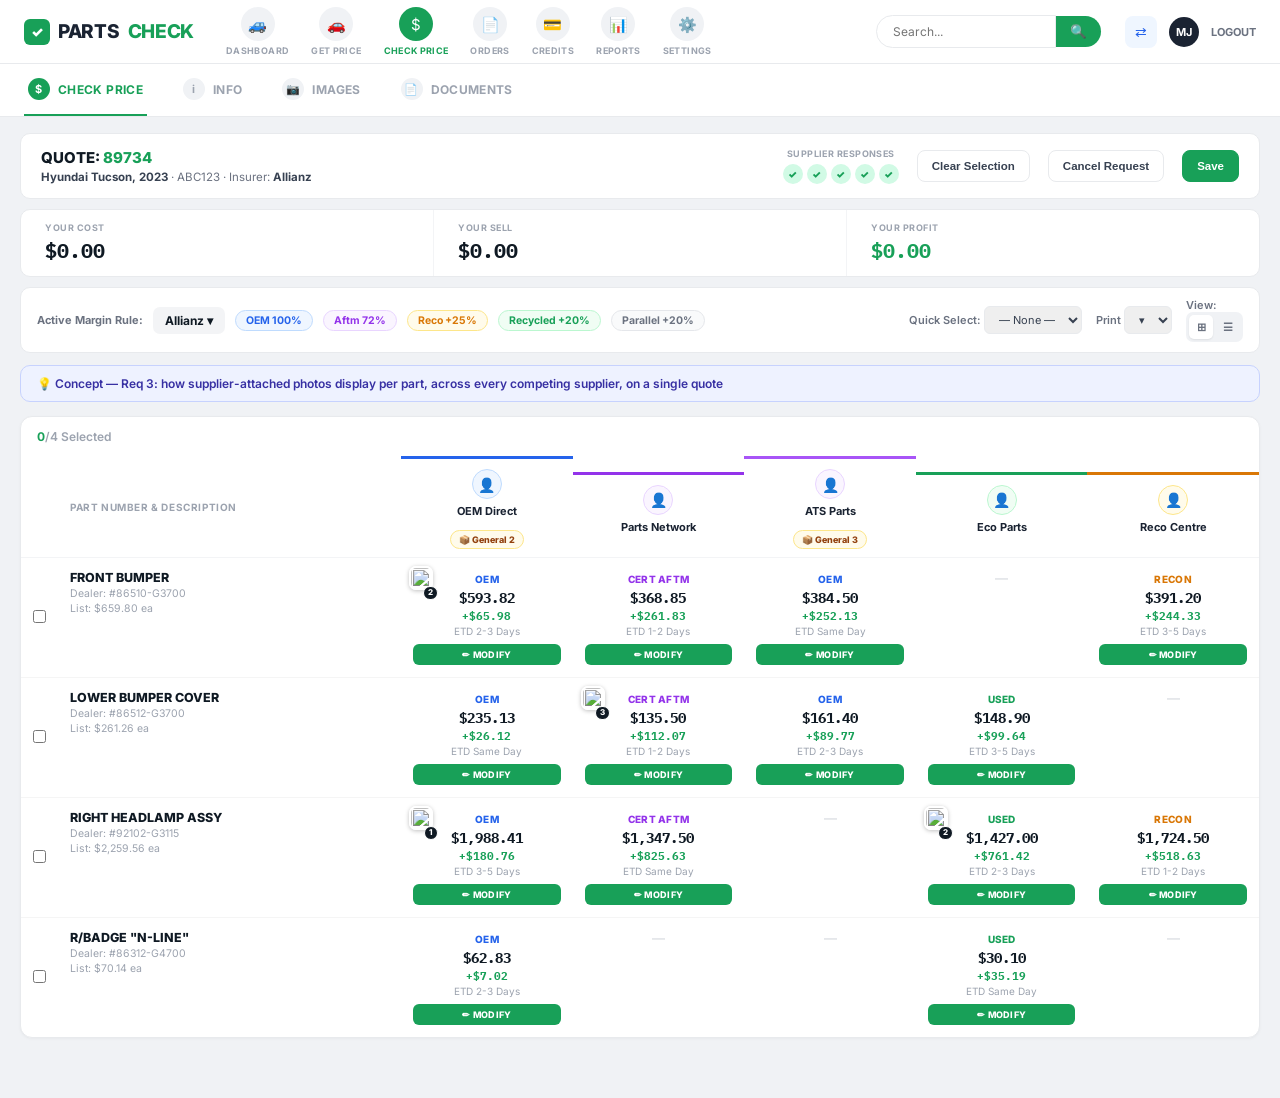
==== commit d2a3dab4: "Move photo badge to top-left corner — top-right is reserved by the real product for the part-number-" ====
--- a/Mockups/repairer-image-display-mockup.html
+++ b/Mockups/repairer-image-display-mockup.html
@@ -116,7 +116,8 @@
 .cell-inner:hover{background:#F9FAFB}
 .modify-bar{margin-top:7px;background:#18A058;color:#fff;font-size:9px;font-weight:800;letter-spacing:.03em;padding:5px 0;border-radius:6px;display:flex;align-items:center;justify-content:center;gap:4px}
 .modify-bar:hover{background:#16974e}
-.photo-corner{position:absolute;top:8px;right:8px;cursor:pointer}
+/* top-right is reserved by the real product for the part-number-match indicator — using top-left instead */
+.photo-corner{position:absolute;top:8px;left:8px;cursor:pointer}
 .photo-corner img{width:24px;height:24px;border-radius:7px;object-fit:cover;border:2px solid #fff;box-shadow:0 1px 4px rgba(0,0,0,.25)}
 .photo-corner .corner-count{position:absolute;bottom:-5px;right:-5px;font-size:8px;font-weight:800;color:#fff;background:#0F1923;border-radius:20px;padding:1px 4px;border:1.5px solid #fff;line-height:1.2}
 .photo-corner:hover img{transform:scale(1.08)}
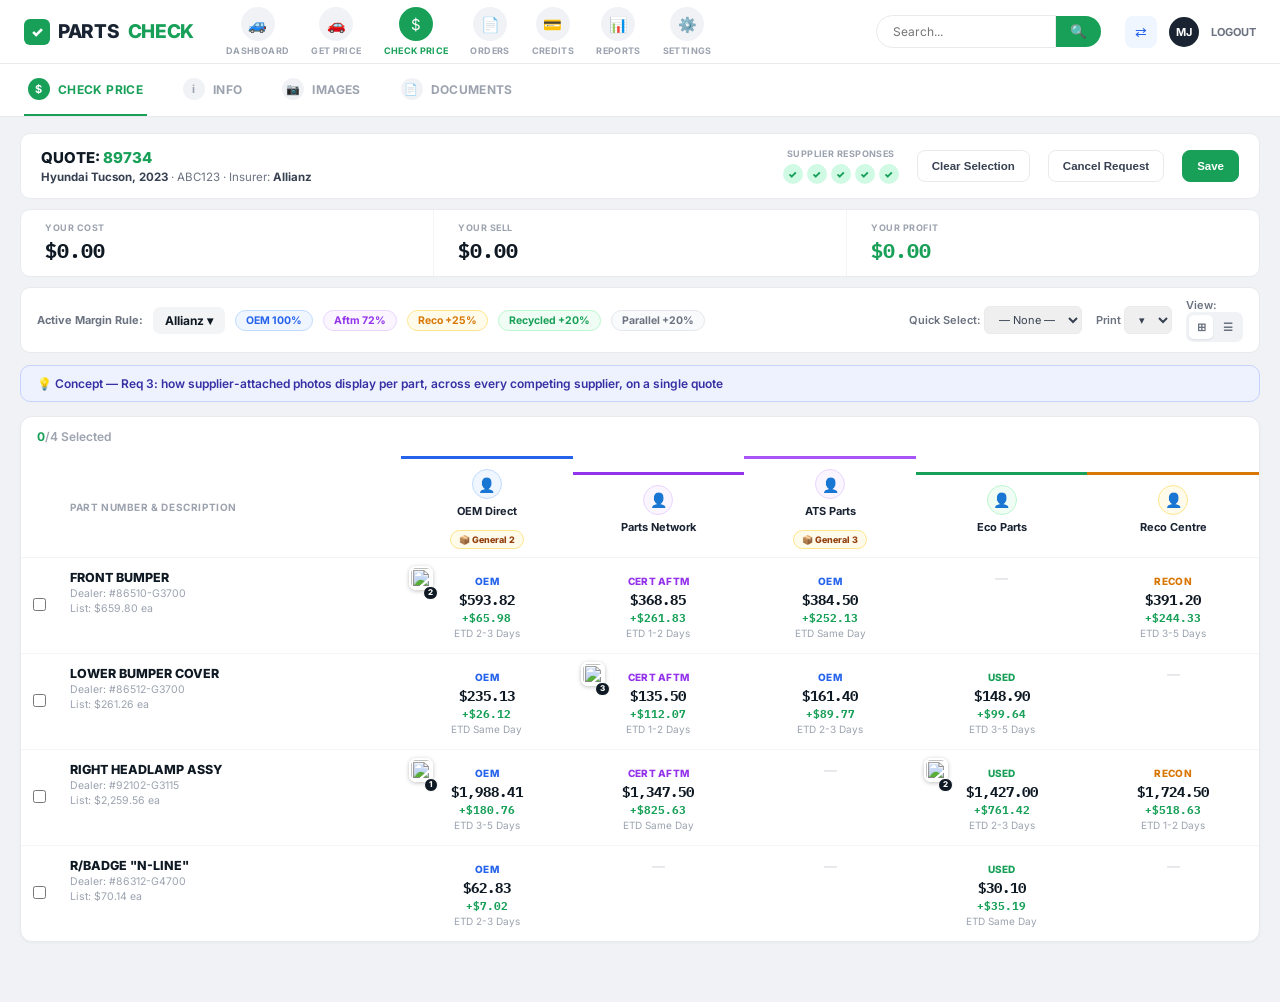
==== commit 7bed622a: "Hide Modify bar by default, reveal only when the cell is clicked Matches the real product's selected" ====
--- a/Mockups/repairer-image-display-mockup.html
+++ b/Mockups/repairer-image-display-mockup.html
@@ -112,10 +112,12 @@
 .mini-thumbs img:first-child{margin-left:0}
 .mini-count{font-size:9px;font-weight:800;color:#0F1923;background:#F3F4F6;border-radius:20px;padding:2px 6px;margin-left:4px;align-self:center}
 
-.cell-inner{cursor:pointer;border-radius:8px;padding:4px;margin:-4px}
+.cell-inner{cursor:pointer;border-radius:8px;padding:8px;margin:-8px;border:2px solid transparent;transition:border-color .15s,background .15s}
 .cell-inner:hover{background:#F9FAFB}
-.modify-bar{margin-top:7px;background:#18A058;color:#fff;font-size:9px;font-weight:800;letter-spacing:.03em;padding:5px 0;border-radius:6px;display:flex;align-items:center;justify-content:center;gap:4px}
+.cell-inner.active{border-color:#18A058;background:#F0FDF4}
+.modify-bar{display:none;margin-top:7px;background:#18A058;color:#fff;font-size:9px;font-weight:800;letter-spacing:.03em;padding:5px 0;border-radius:6px;align-items:center;justify-content:center;gap:4px}
 .modify-bar:hover{background:#16974e}
+.cell-inner.active .modify-bar{display:flex}
 /* top-right is reserved by the real product for the part-number-match indicator — using top-left instead */
 .photo-corner{position:absolute;top:8px;left:8px;cursor:pointer}
 .photo-corner img{width:24px;height:24px;border-radius:7px;object-fit:cover;border:2px solid #fff;box-shadow:0 1px 4px rgba(0,0,0,.25)}
@@ -446,12 +448,12 @@
       if(price===null){
         cell = `<div class="no-photo">—</div>`;
       } else {
-        cell = `<div class="cell-inner" onclick="openModify('${part.name.replace(/'/g,"\\'")}','${sup.name}')">
+        cell = `<div class="cell-inner" onclick="toggleCellActive(this)">
             <div class="type-badge ${sup.badge}">${sup.type}</div>
             <div class="price-val">${price}</div>
             <div class="markup-val">${part.markup[k]}</div>
             <div class="etd-val">ETD ${part.etd[k]}</div>
-            <div class="modify-bar">✏ MODIFY</div>
+            <div class="modify-bar" onclick="event.stopPropagation(); openModify('${part.name.replace(/'/g,"\\'")}','${sup.name}')">✏ MODIFY</div>
           </div>`;
         if(photos.length){
           cell += `<div class="photo-corner" onclick="openSupplierLightbox(${part.id},'${k}')" title="${photos.length} photo${photos.length===1?'':'s'} from ${sup.name} — click to view">
@@ -564,6 +566,12 @@
 // never competes with it for the same click.
 function openModify(partName, supName){
   showToast(`Opens "Modify Part Number" for ${partName} — ${supName} (existing pricing workflow, unaffected by this concept)`);
+}
+// MODIFY stays hidden until the cell is clicked once — matches the real product's
+// selected-cell (green border) state rather than showing an action bar on every cell by default.
+function toggleCellActive(el){
+  document.querySelectorAll('.cell-inner.active').forEach(c => { if(c !== el) c.classList.remove('active'); });
+  el.classList.toggle('active');
 }
 
 // ===== TABS =====
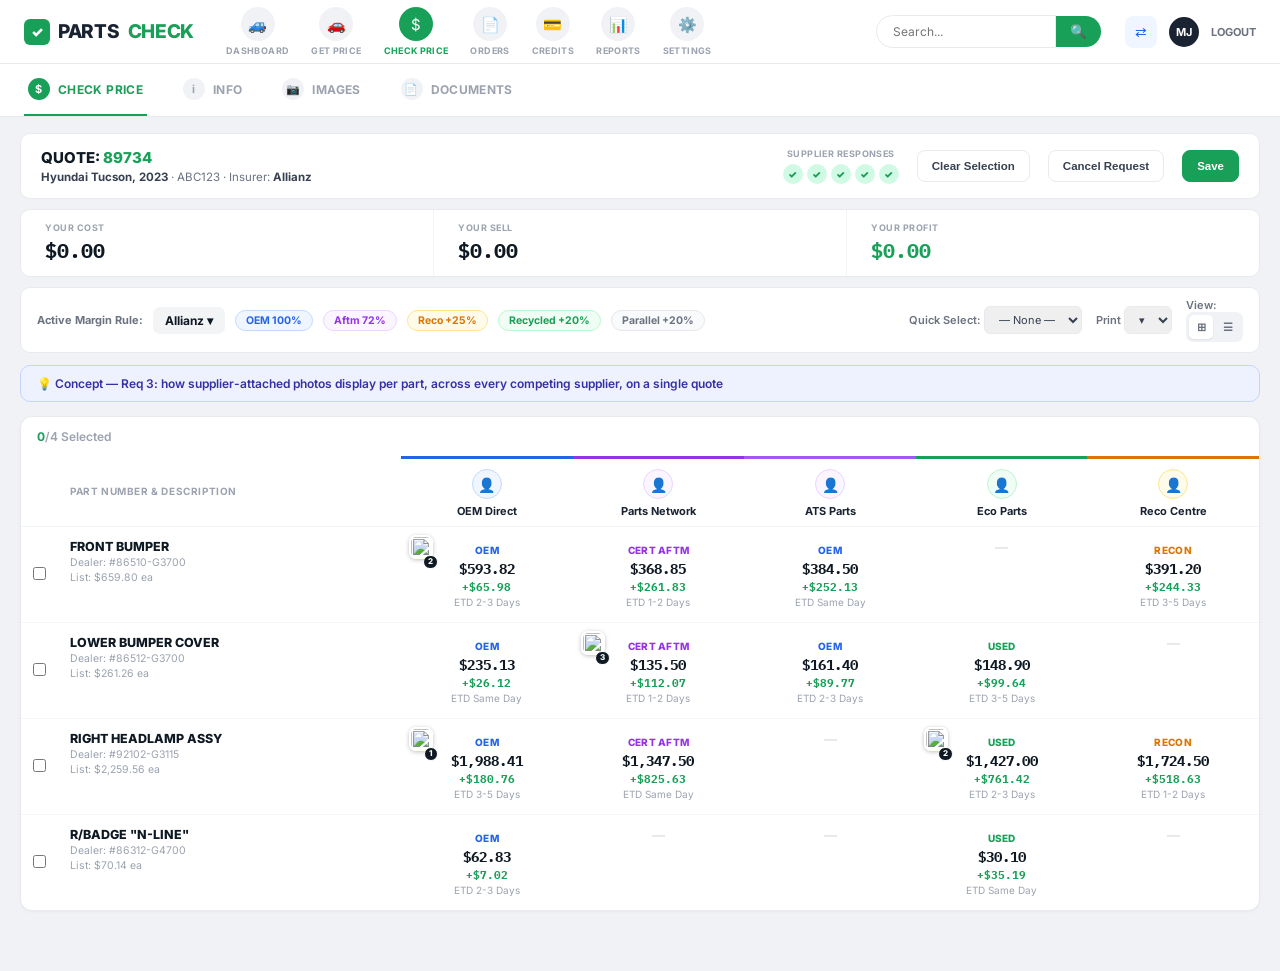
==== commit 6278f5e6: "Remove general-photos badge from repairer grid header Images tab still surfaces each supplier's whol" ====
--- a/Mockups/repairer-image-display-mockup.html
+++ b/Mockups/repairer-image-display-mockup.html
@@ -123,9 +123,6 @@
 .photo-corner img{width:24px;height:24px;border-radius:7px;object-fit:cover;border:2px solid #fff;box-shadow:0 1px 4px rgba(0,0,0,.25)}
 .photo-corner .corner-count{position:absolute;bottom:-5px;right:-5px;font-size:8px;font-weight:800;color:#fff;background:#0F1923;border-radius:20px;padding:1px 4px;border:1.5px solid #fff;line-height:1.2}
 .photo-corner:hover img{transform:scale(1.08)}
-.gen-badge{margin-top:7px;display:inline-flex;align-items:center;gap:3px;font-size:9px;font-weight:800;color:#92400E;background:#FFFBEB;border:1px solid #FDE68A;border-radius:20px;padding:3px 8px;cursor:pointer}
-.gen-badge:hover{background:#FEF3C7}
-
 /* ===== INFO / DOCUMENTS PANELS ===== */
 .panel{display:none}
 .panel.on{display:block}
@@ -473,23 +470,6 @@
   document.getElementById('selCount').textContent = document.querySelectorAll('#gridBody input[type=checkbox]:checked').length;
 }
 
-// General (whole-quote) photos surface once, in the supplier's column header —
-// not repeated per row, since they don't belong to any single part.
-function renderGeneralBadges(){
-  SUP_ORDER.forEach(key=>{
-    const supTh = document.querySelector(`th[data-sup="${key}"] .sup-th`);
-    if(!supTh) return;
-    const photos = GENERAL_PHOTOS[key] || [];
-    if(photos.length){
-      const badge = document.createElement('div');
-      badge.className = 'gen-badge';
-      badge.onclick = ()=>openGeneralLightbox(key);
-      badge.textContent = `📦 General ${photos.length}`;
-      supTh.appendChild(badge);
-    }
-  });
-}
-
 // ===== LIGHTBOX =====
 function buildRail(entries, activeIdx){
   const rail = document.getElementById('lbRail');
@@ -661,7 +641,6 @@
 
 renderSupplierResponses();
 renderGrid();
-renderGeneralBadges();
 renderRepairerImages();
 renderSupplierPhotoGroups();
 renderSupplierFilterChips();
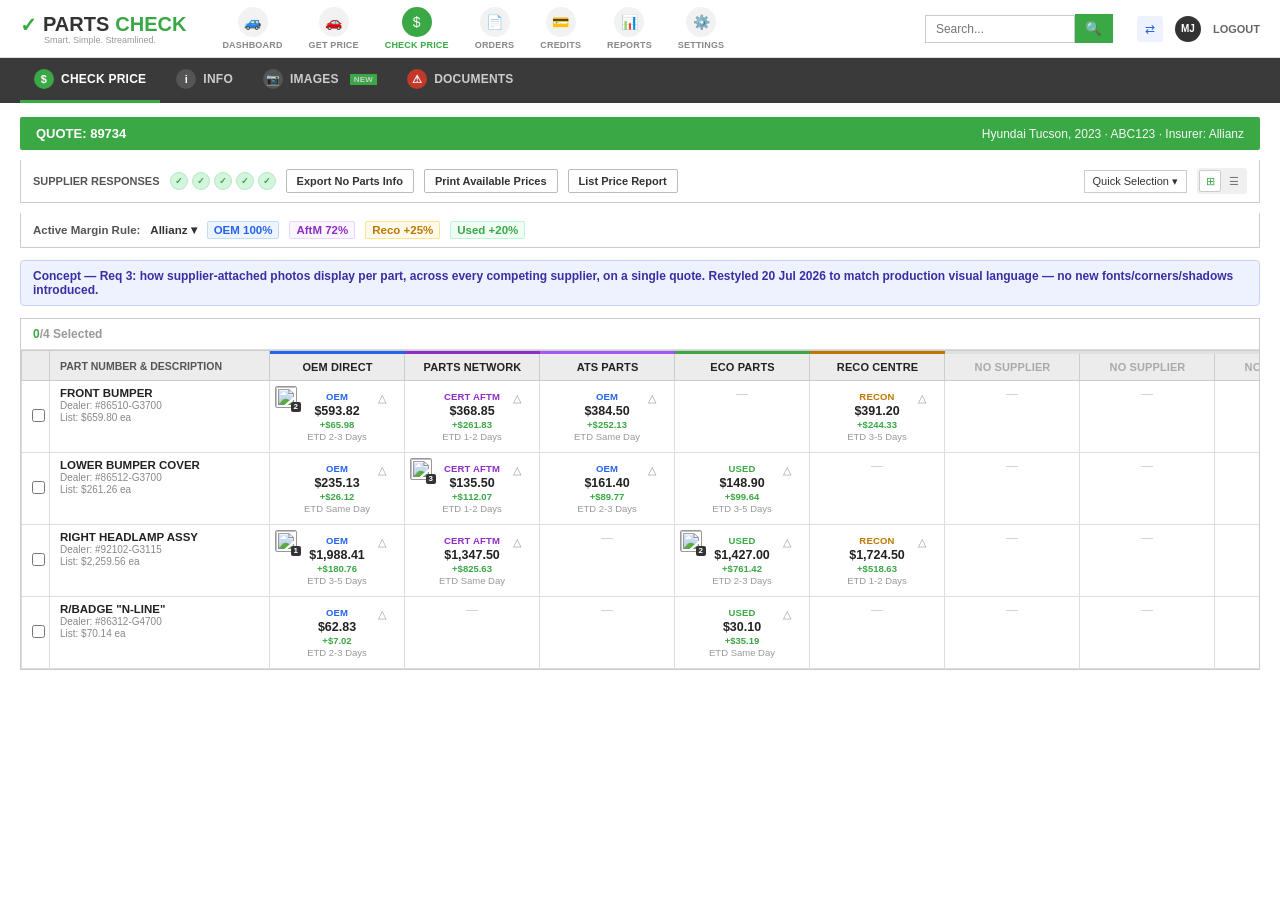
==== commit 9faeb2d0: "Restyle photo mockups to match production visual language Repairer grid/Images/lightbox and supplier" ====
--- a/Mockups/repairer-image-display-mockup.html
+++ b/Mockups/repairer-image-display-mockup.html
@@ -3,209 +3,197 @@
 <head>
 <meta charset="UTF-8">
 <meta name="viewport" content="width=device-width, initial-scale=1.0">
-<title>PartsCheck — Repairer Image Display (Concept)</title>
-<link href="https://fonts.googleapis.com/css2?family=Inter:wght@400;500;600;700;800;900&family=IBM+Plex+Mono:wght@500;600;700&display=swap" rel="stylesheet">
+<title>PartsCheck — Repairer Image Display (Concept v2 — production visual language)</title>
 <style>
 *{box-sizing:border-box;margin:0;padding:0}
-body{font-family:'Inter',sans-serif;background:#F0F2F5;color:#0F1923;font-size:13px;min-height:100vh}
+body{font-family:"Segoe UI",Arial,Helvetica,sans-serif;background:#fff;color:#222;font-size:13px}
 
 /* ===== TOP NAV (matches current product) ===== */
-.nav{background:#fff;border-bottom:1px solid #E8EAED;height:64px;display:flex;align-items:center;padding:0 24px;gap:8px}
-.logo{display:flex;align-items:center;gap:8px;font-size:19px;font-weight:800;letter-spacing:-.3px;margin-right:24px}
-.logo-mark{width:26px;height:26px;background:#18A058;border-radius:6px;display:flex;align-items:center;justify-content:center;color:#fff;font-size:14px;font-weight:900}
-.logo .parts{color:#1A2332}
-.logo .check{color:#18A058}
-.nav-items{display:flex;gap:22px;flex:1}
-.nav-item{display:flex;flex-direction:column;align-items:center;gap:4px;cursor:pointer}
-.nav-icon{width:34px;height:34px;border-radius:50%;background:#F0F2F5;display:flex;align-items:center;justify-content:center;font-size:15px;color:#6B7280}
-.nav-item.on .nav-icon{background:#18A058;color:#fff}
-.nav-label{font-size:9px;font-weight:700;color:#9CA3AF;letter-spacing:.04em}
-.nav-item.on .nav-label{color:#18A058}
-.nav-search{display:flex;align-items:center;gap:0;margin-right:16px}
-.nav-search input{border:1px solid #E8EAED;border-radius:20px 0 0 20px;padding:8px 16px;font-size:12px;width:180px;outline:none;font-family:inherit}
-.nav-search button{border:none;background:#18A058;color:#fff;border-radius:0 20px 20px 0;padding:8px 14px;cursor:pointer}
-.nav-r{display:flex;align-items:center;gap:12px}
-.nav-r-icon{width:32px;height:32px;border-radius:8px;background:#EFF6FF;color:#2563EB;display:flex;align-items:center;justify-content:center;font-size:14px}
-.avatar{width:30px;height:30px;background:#1A2332;border-radius:50%;display:flex;align-items:center;justify-content:center;color:#fff;font-weight:700;font-size:11px}
-.logout{font-size:11px;font-weight:700;color:#6B7280;cursor:pointer}
-
-/* ===== TAB BAR ===== */
-.tab-bar{background:#fff;border-bottom:1px solid #E8EAED;display:flex;gap:32px;padding:0 24px}
-.qh-tab{display:flex;align-items:center;gap:8px;padding:14px 4px;font-size:12px;font-weight:700;color:#9CA3AF;letter-spacing:.03em;cursor:pointer;border-bottom:2.5px solid transparent}
-.qh-tab-icon{width:22px;height:22px;border-radius:50%;background:#F0F2F5;display:flex;align-items:center;justify-content:center;font-size:11px;color:#9CA3AF}
-.qh-tab.on{color:#18A058;border-color:#18A058}
-.qh-tab.on .qh-tab-icon{background:#18A058;color:#fff}
-
-.page{max-width:1400px;margin:0 auto;padding:16px 20px 60px}
-.banner{background:#EEF2FF;border:1px solid #C7D2FE;color:#3730A3;border-radius:10px;padding:10px 16px;font-size:12px;font-weight:600;margin-bottom:14px}
-
-/* ===== QUOTE HEADER ===== */
-.quote-header{background:#fff;border:1px solid #E8EAED;border-radius:10px;padding:14px 20px;display:flex;align-items:center;margin-bottom:10px}
-.qh-left h1{font-size:15px;font-weight:800}
-.qh-left h1 span{color:#18A058}
-.qh-left p{font-size:11.5px;color:#6B7280;margin-top:3px}
-.qh-left p strong{color:#374151}
-.qh-right{margin-left:auto;display:flex;align-items:center;gap:18px}
-.sup-resp{text-align:center}
-.sup-resp-label{font-size:9px;font-weight:700;color:#9CA3AF;text-transform:uppercase;letter-spacing:.05em;margin-bottom:5px}
-.sup-resp-dots{display:flex;gap:4px}
-.sup-resp-dot{width:20px;height:20px;border-radius:50%;background:#D1FAE5;color:#18A058;display:flex;align-items:center;justify-content:center;font-size:10px;font-weight:900}
-.hbtn{padding:9px 14px;border-radius:8px;font-size:11.5px;font-weight:700;cursor:pointer;border:1.5px solid #E8EAED;background:#fff;color:#374151}
-.hbtn-green{background:#18A058;border-color:#18A058;color:#fff}
-
-/* ===== COST/SELL/PROFIT BAR ===== */
-.csp-bar{background:#fff;border:1px solid #E8EAED;border-radius:10px;display:flex;margin-bottom:10px}
-.csp-cell{flex:1;padding:12px 24px;border-right:1px solid #F3F4F6}
-.csp-cell:last-child{border-right:none}
-.csp-label{font-size:9px;font-weight:700;color:#9CA3AF;letter-spacing:.06em;margin-bottom:4px}
-.csp-val{font-size:20px;font-weight:800;font-family:'IBM Plex Mono',monospace}
-.csp-val.green{color:#18A058}
-
-/* ===== MARGIN RULE BAR ===== */
-.rule-bar{background:#fff;border:1px solid #E8EAED;border-radius:10px;padding:10px 16px;display:flex;align-items:center;gap:10px;margin-bottom:12px;flex-wrap:wrap}
-.rule-label{font-size:11px;font-weight:700;color:#6B7280;white-space:nowrap}
-.rule-chip{display:flex;align-items:center;gap:5px;background:#F3F4F6;border-radius:7px;padding:6px 12px;font-size:12px;font-weight:700;cursor:pointer}
-.pill{border-radius:20px;padding:3px 10px;font-size:10.5px;font-weight:700;border:1.5px solid}
-.pill-oem{color:#2563EB;border-color:#BFDBFE;background:#EFF6FF}
-.pill-aftm{color:#9333EA;border-color:#E9D5FF;background:#FAF5FF}
-.pill-reco{color:#D97706;border-color:#FDE68A;background:#FFFBEB}
-.pill-recycled{color:#18A058;border-color:#BBF7D0;background:#F0FDF4}
-.pill-parallel{color:#6B7280;border-color:#E5E7EB;background:#F9FAFB}
-.rule-bar-right{margin-left:auto;display:flex;align-items:center;gap:14px;font-size:11px;color:#6B7280;font-weight:600}
-.rb-select{border:1px solid #E8EAED;border-radius:6px;padding:5px 10px;font-size:11px;font-family:inherit;color:#374151}
-.view-toggle{display:flex;gap:3px;background:#F0F2F5;border-radius:7px;padding:3px}
-.view-toggle span{width:24px;height:24px;border-radius:5px;display:flex;align-items:center;justify-content:center;font-size:11px;cursor:pointer}
-.view-toggle span.on{background:#fff;box-shadow:0 1px 2px rgba(0,0,0,.08)}
-
-/* ===== GRID ===== */
-.grid-shell{background:#fff;border-radius:12px;border:1px solid #E8EAED;box-shadow:0 1px 3px rgba(0,0,0,.04);overflow:hidden}
-.grid-toolbar{padding:12px 16px;font-size:12px;font-weight:700}
-.grid-toolbar .sel-count{color:#18A058}
-.grid-toolbar .sel-total{color:#9CA3AF;font-weight:600}
-table{width:100%;border-collapse:collapse}
-thead th{padding:0;border-bottom:1px solid #F3F4F6}
-th.part-th{text-align:left;padding:9px 12px;font-size:10px;font-weight:700;color:#9CA3AF;text-transform:uppercase;letter-spacing:.06em;min-width:220px}
-.sup-th-wrap{border-top:3px solid; padding:10px 12px 8px}
-.sup-th{display:flex;flex-direction:column;align-items:center;gap:5px}
-.sup-avatar{width:30px;height:30px;border-radius:50%;display:flex;align-items:center;justify-content:center;font-size:14px;border:1.5px solid}
-.sup-name{font-size:11px;font-weight:700;color:#1A2332;text-align:center}
-
-td{padding:12px;border-bottom:1px solid #F5F5F5;vertical-align:top}
-tbody tr:last-child > td{border-bottom:none}
-.cb-cell{width:34px;text-align:center;vertical-align:middle}
-.part-name{font-size:12.5px;font-weight:800;color:#0F1923}
-.part-sub{font-size:10.5px;color:#9CA3AF;margin-top:2px}
-.center{text-align:center;position:relative}
-.no-photo{color:#D1D5DB;font-size:13px}
-
-.type-badge{font-size:10px;font-weight:800;letter-spacing:.03em;display:inline-flex;align-items:center;gap:4px}
-.t-oem{color:#2563EB}.t-aftm{color:#9333EA}.t-used{color:#18A058}.t-recon{color:#D97706}
-.note-icon{font-size:9px;color:#9CA3AF}
-.price-val{font-family:'IBM Plex Mono',monospace;font-weight:800;font-size:14px;margin-top:3px}
-.markup-val{font-family:'IBM Plex Mono',monospace;font-weight:700;font-size:10.5px;color:#18A058;margin-top:2px}
-.etd-val{font-size:10px;color:#9CA3AF;margin-top:2px}
-
-/* photo affordance — kept as its own click target, physically separate from the
-   price cell's existing "Modify" action, so the two never compete for the same click */
-.mini-thumbs{display:flex;cursor:pointer;margin-top:6px;justify-content:center}
-.mini-thumbs img{width:24px;height:24px;border-radius:6px;object-fit:cover;border:2px solid #fff;box-shadow:0 0 0 1px #E8EAED;margin-left:-7px}
-.mini-thumbs img:first-child{margin-left:0}
-.mini-count{font-size:9px;font-weight:800;color:#0F1923;background:#F3F4F6;border-radius:20px;padding:2px 6px;margin-left:4px;align-self:center}
-
-.cell-inner{cursor:pointer;border-radius:8px;padding:8px;margin:-8px;border:2px solid transparent;transition:border-color .15s,background .15s}
-.cell-inner:hover{background:#F9FAFB}
-.cell-inner.active{border-color:#18A058;background:#F0FDF4}
-.modify-bar{display:none;margin-top:7px;background:#18A058;color:#fff;font-size:9px;font-weight:800;letter-spacing:.03em;padding:5px 0;border-radius:6px;align-items:center;justify-content:center;gap:4px}
-.modify-bar:hover{background:#16974e}
-.cell-inner.active .modify-bar{display:flex}
-/* top-right is reserved by the real product for the part-number-match indicator — using top-left instead */
-.photo-corner{position:absolute;top:8px;left:8px;cursor:pointer}
-.photo-corner img{width:24px;height:24px;border-radius:7px;object-fit:cover;border:2px solid #fff;box-shadow:0 1px 4px rgba(0,0,0,.25)}
-.photo-corner .corner-count{position:absolute;bottom:-5px;right:-5px;font-size:8px;font-weight:800;color:#fff;background:#0F1923;border-radius:20px;padding:1px 4px;border:1.5px solid #fff;line-height:1.2}
-.photo-corner:hover img{transform:scale(1.08)}
+.nav{background:#fff;border-bottom:1px solid #ddd;height:58px;display:flex;align-items:center;padding:0 20px;gap:10px}
+.logo{display:flex;flex-direction:column;margin-right:26px}
+.logo-row{display:flex;align-items:center;gap:6px;font-size:20px;font-weight:800}
+.logo-mark{color:#3aa845}
+.logo .parts{color:#333}
+.logo .check{color:#3aa845}
+.logo-tag{font-size:9px;color:#999;margin-left:24px;margin-top:-2px}
+.nav-items{display:flex;gap:26px;flex:1}
+.nav-item{display:flex;flex-direction:column;align-items:center;gap:3px;cursor:pointer;color:#888}
+.nav-icon{width:30px;height:30px;border-radius:50%;background:#f2f2f2;display:flex;align-items:center;justify-content:center;font-size:14px;color:#888}
+.nav-item.on .nav-icon{background:#3aa845;color:#fff}
+.nav-label{font-size:9px;font-weight:700;letter-spacing:.02em}
+.nav-item.on .nav-label{color:#3aa845}
+.nav-search{display:flex;align-items:center;margin-right:14px}
+.nav-search input{border:1px solid #ccc;padding:6px 10px;font-size:12px;width:150px;outline:none;font-family:inherit}
+.nav-search button{border:1px solid #3aa845;border-left:none;background:#3aa845;color:#fff;padding:6px 10px;cursor:pointer}
+.nav-r{display:flex;align-items:center;gap:12px;margin-left:auto}
+.nav-r-icon{width:26px;height:26px;border-radius:3px;background:#eef2ff;color:#2563eb;display:flex;align-items:center;justify-content:center;font-size:12px}
+.avatar{width:26px;height:26px;background:#333;border-radius:50%;display:flex;align-items:center;justify-content:center;color:#fff;font-weight:700;font-size:10px}
+.logout{font-size:11px;font-weight:700;color:#666;cursor:pointer}
+
+/* ===== TAB BAR (matches dark bar w/ colored icon + green active underline) ===== */
+.tab-bar{background:#3a3a3a;display:flex;gap:2px;padding:0 20px}
+.qh-tab{display:flex;align-items:center;gap:7px;padding:11px 14px;font-size:12px;font-weight:700;color:#ccc;letter-spacing:.02em;cursor:pointer;border-bottom:3px solid transparent}
+.qh-tab-icon{width:20px;height:20px;border-radius:50%;background:#555;display:flex;align-items:center;justify-content:center;font-size:11px;color:#fff}
+.qh-tab.on{color:#fff;border-color:#3aa845}
+.qh-tab.on .qh-tab-icon{background:#3aa845}
+.qh-tab .qh-tab-icon.doc{background:#c0392b}
+
+.page{max-width:1400px;margin:0 auto;padding:14px 20px 50px}
+.banner{background:#eef2ff;border:1px solid #c7d2fe;color:#3730a3;border-radius:4px;padding:8px 12px;font-size:12px;font-weight:bold;margin-bottom:12px}
+
+/* ===== QUOTE BANNER (solid green, matches production) ===== */
+.quote-banner{background:#3aa845;color:#fff;border-radius:2px;padding:9px 16px;display:flex;align-items:center;margin-bottom:10px;font-size:13px}
+.quote-banner b{font-weight:800}
+.quote-banner .veh{margin-left:auto;font-size:12px;opacity:.95}
+
+/* ===== SUPPLIER RESPONSES / TOOLBAR ROW ===== */
+.toolbar-row{border:1px solid #ccc;border-top:none;padding:8px 12px;display:flex;align-items:center;gap:10px;margin-bottom:10px;flex-wrap:wrap}
+.tb-label{font-size:11px;font-weight:700;color:#555}
+.tb-dots{display:flex;gap:4px}
+.tb-dot{width:18px;height:18px;border-radius:50%;background:#d4f5dd;color:#3aa845;display:flex;align-items:center;justify-content:center;font-size:9px;font-weight:900;border:1px solid #b5e8c4}
+.tb-btn{border:1px solid #bbb;background:#fff;color:#333;font-size:11px;font-weight:700;padding:5px 10px;border-radius:2px;cursor:pointer}
+.tb-spacer{flex:1}
+.tb-select{border:1px solid #ccc;padding:4px 8px;font-size:11px;font-family:inherit;color:#333}
+.tb-toggle{display:flex;gap:2px;background:#f0f0f0;border-radius:3px;padding:2px}
+.tb-toggle span{width:22px;height:22px;border-radius:2px;display:flex;align-items:center;justify-content:center;font-size:11px;cursor:pointer;color:#777}
+.tb-toggle span.on{background:#fff;box-shadow:inset 0 0 0 1px #ccc;color:#3aa845}
+
+/* ===== MARGIN RULE BAR (existing shipped component — plain labels, no reinvented pill skin) ===== */
+.rule-bar{border:1px solid #ccc;border-top:none;padding:8px 12px;display:flex;align-items:center;gap:10px;margin-bottom:12px;flex-wrap:wrap;font-size:11.5px}
+.rule-label{font-weight:700;color:#555}
+.rule-chip{font-weight:700;color:#333;cursor:pointer}
+.rtag{font-weight:800;padding:2px 6px;border-radius:2px;border:1px solid}
+.rtag-oem{color:#2563eb;border-color:#bfdbfe;background:#eef4ff}
+.rtag-aftm{color:#8e2ec4;border-color:#e9d5ff;background:#faf5ff}
+.rtag-reco{color:#c07600;border-color:#fde68a;background:#fffbeb}
+.rtag-used{color:#3aa845;border-color:#bbf7d0;background:#f0fdf4}
+
+/* ===== GRID — sizing matched to production 20 Jul 2026: fixed column widths (not
+   stretched to fill the row when fewer suppliers respond), left-aligned cell content,
+   tighter padding, and a default of 10 supplier column slots so column width stays
+   constant whether 2 suppliers responded or 10 — unresponded slots render as a plain
+   "No Supplier" placeholder column instead of the real columns growing to fill space. */
+.grid-shell{background:#fff;border:1px solid #ccc;overflow-x:auto}
+.grid-toolbar{padding:8px 12px;font-size:12px;font-weight:700;border-bottom:1px solid #ddd}
+.grid-toolbar .sel-count{color:#3aa845}
+.grid-toolbar .sel-total{color:#999;font-weight:600}
+table{width:100%;border-collapse:collapse;table-layout:fixed}
+thead th{padding:0;background:#ececec;border:1px solid #ccc}
+th.part-th{text-align:left;padding:7px 10px;font-size:10.5px;font-weight:700;color:#555;text-transform:uppercase;width:220px}
+.sup-th-wrap{border-top:3px solid;padding:7px 10px;width:135px}
+.sup-th-wrap.empty{border-top-color:#e0e0e0}
+.sup-name{font-size:11px;font-weight:700;color:#222;text-transform:uppercase;letter-spacing:.01em;white-space:nowrap;overflow:hidden;text-overflow:ellipsis}
+.sup-name.muted{color:#aaa;font-weight:600}
+
+td{padding:6px 10px;border:1px solid #ddd;vertical-align:top}
+.cb-cell{width:28px;text-align:center;vertical-align:middle}
+.part-name{font-size:11.5px;font-weight:700;color:#222}
+.part-sub{font-size:10px;color:#888;margin-top:1px}
+.sup-cell{text-align:center;position:relative;width:135px}
+.no-photo{color:#ccc;font-size:12px}
+
+.type-label{font-size:9.5px;font-weight:800;letter-spacing:.02em}
+.t-oem{color:#2563eb}.t-aftm{color:#8e2ec4}.t-used{color:#3aa845}.t-recon{color:#c07600}
+.price-val{font-weight:600;font-size:12.5px;margin-top:2px}
+.markup-val{font-weight:600;font-size:9.5px;color:#3aa845;margin-top:1px}
+.etd-val{font-size:9.5px;color:#999;margin-top:1px}
+.cell-inner.active .price-val{font-weight:800}
+.cell-inner.active .markup-val{font-weight:700}
+
+/* photo affordance — its own click target, physically separate from the price cell's
+   existing "Modify" action so the two never compete for the same click. Reuses the
+   exact thumbnail + numbered-badge convention already used on the Info tab, just smaller.
+   cell-inner reserves side padding so centered price/type text never sits under the
+   photo-corner (left) or match-flag (right) icons — this was the reported overlap bug. */
+.cell-inner{cursor:pointer;padding:4px 24px;position:relative}
+.cell-inner.active{background:#f0fdf4;box-shadow:inset 0 0 0 1px #3aa845}
+.modify-bar{display:none;margin-top:6px;background:#3aa845;color:#fff;font-size:9px;font-weight:800;letter-spacing:.02em;padding:4px 0;border-radius:2px;text-align:center}
+.cell-inner.active .modify-bar{display:block}
+
+/* top-right is reserved by the real product for the part-number-match indicator (triangle icon) — using top-left instead */
+.photo-corner{position:absolute;top:5px;left:5px;cursor:pointer;width:22px;height:22px}
+.photo-corner img{width:22px;height:22px;object-fit:cover;border:1px solid #999;border-radius:2px;display:block}
+.photo-corner .corner-count{position:absolute;bottom:-4px;right:-4px;font-size:8px;font-weight:800;color:#fff;background:#333;border-radius:2px;padding:0 3px;line-height:1.3}
+.match-flag{position:absolute;top:5px;right:5px;width:14px;height:14px;color:#999;font-size:11px}
+
 /* ===== INFO / DOCUMENTS PANELS ===== */
 .panel{display:none}
 .panel.on{display:block}
-.doc-flat-before{background:#fff;border:1px solid #E8EAED;border-radius:10px;margin-bottom:16px;overflow:hidden}
-.doc-flat-before .flat-head{padding:8px 14px;font-size:10px;font-weight:700;color:#9CA3AF;text-transform:uppercase;background:#FAFAFA;border-bottom:1px solid #F3F4F6}
-.doc-flat-before table td, .doc-flat-before table th{padding:8px 14px;font-size:12px;border-bottom:1px solid #F5F5F5}
-.doc-flat-before a{color:#2563EB}
-.section-label{font-size:11px;font-weight:700;color:#9CA3AF;text-transform:uppercase;letter-spacing:.06em;margin:18px 0 8px}
-
-.part-doc-group{background:#fff;border:1px solid #E8EAED;border-radius:12px;margin-bottom:10px;overflow:hidden;box-shadow:0 1px 3px rgba(0,0,0,.04);scroll-margin-top:16px}
-.pdg-head{padding:12px 16px;display:flex;align-items:center;gap:8px;cursor:pointer}
-.part-doc-group:not(.collapsed) .pdg-head{border-bottom:1px solid #F3F4F6}
-.pdg-head .pn{font-size:13px;font-weight:800}
-.pdg-head .pdg-count{font-size:10.5px;color:#9CA3AF;font-weight:700}
-.pdg-chevron{color:#9CA3AF;font-size:11px;transition:transform .18s;margin-left:2px}
+.section-bar{background:#ececec;border:1px solid #ccc;color:#333;font-weight:bold;font-size:12px;padding:6px 10px}
+.info-box{border:1px solid #ccc;border-top:none;margin-bottom:12px}
+.info-grid{display:grid;grid-template-columns:1fr 1fr}
+.info-row{display:grid;grid-template-columns:130px 1fr;padding:8px 12px;font-size:12px}
+.info-row .k{color:#666;font-weight:700}
+.info-row .v{color:#222}
+.info-row .v.muted{color:#bbb}
+
+/* thumbnail-with-numbered-badge — the ONE established photo pattern already in the product
+   (Info tab today). Every new photo surface in this concept reuses this, not a new style. */
+.thumb-row{display:flex;gap:10px;flex-wrap:wrap;padding:10px 12px}
+.thumb{position:relative;width:150px;height:112px}
+.thumb img{width:100%;height:100%;object-fit:cover;border:1px solid #ccc;cursor:pointer;display:block}
+.thumb .badge{position:absolute;bottom:4px;left:4px;background:#333;color:#fff;font-size:11px;font-weight:700;padding:1px 6px}
+
+/* ===== IMAGES TAB ===== */
+.img-section-head{display:flex;align-items:center;gap:8px}
+.dl-link{font-size:11px;font-weight:700;color:#2563eb;cursor:pointer;margin-left:auto}
+.doc-callout{border:1px solid #ccc;background:#f7f7f7;color:#444;padding:9px 12px;font-size:12px;margin-bottom:14px}
+.doc-callout a{color:#2563eb;font-weight:700;cursor:pointer}
+
+.sup-filter-row{display:flex;align-items:center;gap:6px;flex-wrap:wrap;padding:10px 12px;border-bottom:1px solid #eee}
+.sup-filter-chip{display:flex;align-items:center;gap:5px;background:#fff;border:1px solid #ccc;border-radius:2px;padding:3px 8px;cursor:pointer;font-size:11px;font-weight:700;color:#333}
+.sup-filter-chip .dot{width:16px;height:16px;border-radius:50%;display:flex;align-items:center;justify-content:center;font-size:9px;flex-shrink:0}
+.sup-filter-chip .cnt{background:#eee;color:#333;border-radius:2px;padding:0 5px;font-size:10px}
+.sup-filter-chip.empty{opacity:.4}
+.expand-all-link{font-size:11px;font-weight:700;color:#666;cursor:pointer;text-decoration:underline;margin-left:auto}
+
+.part-doc-group{border:1px solid #ccc;border-top:none}
+.pdg-head{padding:8px 12px;display:flex;align-items:center;gap:8px;cursor:pointer;background:#fafafa}
+.pdg-head .pn{font-size:12px;font-weight:700;color:#222}
+.pdg-head .pdg-count{font-size:10.5px;color:#888;font-weight:600}
+.pdg-chevron{color:#888;font-size:10px;transition:transform .15s;margin-left:2px}
 .part-doc-group.collapsed .pdg-chevron{transform:rotate(-90deg)}
 .part-doc-group.collapsed .pdg-body{display:none}
-.pdg-body{padding:14px 16px;display:flex;flex-direction:column;gap:12px}
-
-/* quick-jump chip bar */
-.sup-filter-row{display:flex;align-items:center;gap:8px;flex-wrap:wrap;margin-bottom:12px}
-.sup-filter-chip{display:flex;align-items:center;gap:6px;background:#fff;border:1.5px solid #E8EAED;border-radius:20px;padding:5px 12px 5px 5px;cursor:pointer;font-size:11.5px;font-weight:700;color:#374151}
-.sup-filter-chip:hover{border-color:#9CA3AF}
-.sup-filter-chip .dot{width:22px;height:22px;border-radius:50%;display:flex;align-items:center;justify-content:center;font-size:11px;flex-shrink:0}
-.sup-filter-chip .cnt{background:#F3F4F6;color:#0F1923;border-radius:20px;padding:1px 6px;font-size:10px}
-.sup-filter-chip.empty{opacity:.45}
-.expand-all-link{font-size:11px;font-weight:700;color:#6B7280;cursor:pointer;text-decoration:underline;margin-left:auto}
-.expand-all-link:hover{color:#374151}
-.pdg-supplier-row{display:flex;align-items:flex-start;gap:12px}
-.pdg-sup-chip{display:flex;align-items:center;gap:6px;min-width:190px;flex-shrink:0}
-.pdg-sup-dot{width:24px;height:24px;border-radius:50%;font-size:12px;display:flex;align-items:center;justify-content:center}
-.pdg-thumb-row{display:flex;gap:8px;flex-wrap:wrap}
-.pdg-thumb{width:64px;height:64px;border-radius:8px;object-fit:cover;cursor:pointer;border:1px solid #E8EAED;transition:.15s}
-.pdg-thumb:hover{transform:scale(1.04);box-shadow:0 4px 14px rgba(0,0,0,.15)}
-.pdg-none{font-size:11px;color:#D1D5DB;padding-top:4px}
-.pdg-general-block{background:#FFFBEB;border:1px solid #FDE68A;border-radius:8px;padding:10px 12px}
-.pdg-general-label{font-size:10px;font-weight:800;color:#92400E;text-transform:uppercase;letter-spacing:.04em;margin-bottom:8px;display:flex;align-items:center;gap:5px}
-
-.dl-btn{font-size:10.5px;font-weight:700;color:#18A058;cursor:pointer;display:inline-flex;align-items:center;gap:4px;border:1.5px solid #BBF7D0;background:#F0FDF4;padding:4px 10px;border-radius:20px;white-space:nowrap}
-.dl-btn:hover{background:#DCFCE7}
-.dl-btn-lg{font-size:12px;padding:8px 16px}
-
-.toast{position:fixed;bottom:24px;right:24px;background:#0F1923;color:#fff;padding:12px 18px;border-radius:10px;font-size:12px;font-weight:600;box-shadow:0 8px 24px rgba(0,0,0,.25);z-index:1200;opacity:0;transform:translateY(10px);transition:.25s;pointer-events:none}
+.pdg-body{padding:12px;display:flex;flex-direction:column;gap:16px}
+/* every sub-group (general + each part) is laid out exactly like "Your Photos" —
+   a plain label above a .thumb-row of full-size thumbnail cards — so supplier photos
+   read as the same pattern the repairer already knows, not a denser variant of it. */
+.pdg-part-label{font-size:11.5px;font-weight:700;color:#222;margin-bottom:8px}
+.pdg-part-num{font-size:10px;color:#888;font-weight:600;margin-left:6px}
+.pdg-none{font-size:11px;color:#bbb}
+.pdg-general-block{background:#fff9e0;border:1px solid #e6d98a;padding:10px}
+.pdg-general-label{font-size:10px;font-weight:800;color:#8a6d00;text-transform:uppercase;margin-bottom:8px}
+.dl-btn{font-size:10.5px;font-weight:700;color:#3aa845;cursor:pointer;border:1px solid #b5e8c4;background:#f0fdf4;padding:3px 8px;border-radius:2px;white-space:nowrap}
+
+.toast{position:fixed;bottom:20px;right:20px;background:#333;color:#fff;padding:10px 16px;font-size:12px;font-weight:600;z-index:1200;opacity:0;transform:translateY(8px);transition:.2s;pointer-events:none}
 .toast.show{opacity:1;transform:translateY(0)}
 
-/* ===== INFO TAB (real fields) ===== */
-.info-card{background:#fff;border:1px solid #E8EAED;border-radius:10px;margin-bottom:14px;overflow:hidden}
-.info-card-head{padding:9px 16px;font-size:10px;font-weight:700;color:#9CA3AF;text-transform:uppercase;letter-spacing:.06em;background:#F9FAFB;border-bottom:1px solid #F3F4F6}
-.info-grid{display:grid;grid-template-columns:1fr 1fr;padding:6px 0}
-.info-row{display:grid;grid-template-columns:150px 1fr;padding:10px 16px;font-size:12.5px}
-.info-row .k{color:#6B7280;font-weight:600}
-.info-row .v{color:#0F1923;font-weight:700}
-.info-row .v.muted{color:#D1D5DB;font-weight:500}
-
-/* ===== IMAGES TAB ===== */
-.img-section-head{display:flex;align-items:center;gap:8px;margin:0 0 10px}
-.img-section-head h3{font-size:13px;font-weight:800}
-.img-section-head span{font-size:11px;color:#9CA3AF;font-weight:600}
-.repairer-thumb-grid{display:flex;gap:10px;flex-wrap:wrap}
-.repairer-thumb{width:120px;height:90px;border-radius:8px;object-fit:cover;cursor:pointer;border:1px solid #E8EAED;transition:.15s}
-.repairer-thumb:hover{transform:scale(1.03);box-shadow:0 4px 14px rgba(0,0,0,.15)}
-.doc-callout{display:flex;align-items:center;gap:10px;background:#F0FDF4;border:1px solid #BBF7D0;color:#166534;border-radius:10px;padding:12px 16px;font-size:12px;font-weight:600;margin-bottom:16px}
-.doc-callout a{color:#18A058;font-weight:800;cursor:pointer;text-decoration:underline}
-
-/* ===== LIGHTBOX ===== */
-.lb-overlay{position:fixed;inset:0;background:rgba(10,15,20,.92);z-index:999;display:none;align-items:center;justify-content:center}
+/* ===== LIGHTBOX — restyled to reuse the SAME modal chrome as the existing
+   "Edit Selected Item" dialog (white card, rounded corners, soft shadow, grey-out
+   scrim, circular outline close button) instead of a separate invented dark-theatre
+   viewer. Simpler, and it's an existing pattern rather than a new one. ===== */
+.lb-overlay{position:fixed;inset:0;background:rgba(0,0,0,.35);z-index:999;display:none;align-items:center;justify-content:center}
 .lb-overlay.open{display:flex}
-.lb-close{position:absolute;top:18px;right:22px;width:34px;height:34px;border-radius:50%;background:rgba(255,255,255,.12);color:#fff;font-size:18px;display:flex;align-items:center;justify-content:center;cursor:pointer;border:none}
-.lb-wrap{display:flex;gap:18px;max-width:92vw;max-height:86vh}
-.lb-rail{display:flex;flex-direction:column;gap:8px;overflow-y:auto;width:170px;flex-shrink:0}
-.lb-rail-group{margin-bottom:6px}
-.lb-rail-label{font-size:9px;font-weight:800;color:rgba(255,255,255,.6);text-transform:uppercase;letter-spacing:.06em;margin-bottom:5px;padding:0 2px}
-.lb-thumb{width:100%;height:60px;object-fit:cover;border-radius:6px;cursor:pointer;opacity:.55;border:2px solid transparent;margin-bottom:6px}
-.lb-thumb.on{opacity:1;border-color:#18A058}
-.lb-main{display:flex;align-items:center;justify-content:center;background:#000;border-radius:10px;overflow:hidden;flex:1;min-width:400px}
-.lb-main img{max-width:100%;max-height:80vh;object-fit:contain}
-.lb-caption{position:absolute;bottom:20px;left:50%;transform:translateX(-50%);color:#fff;font-size:12px;font-weight:600;background:rgba(0,0,0,.5);padding:6px 14px;border-radius:20px}
+.lb-panel{width:min(820px,92vw);max-height:88vh;background:#fff;border-radius:8px;box-shadow:0 8px 28px rgba(0,0,0,.2);display:flex;flex-direction:column;overflow:hidden}
+.lb-panel-head{display:flex;align-items:center;padding:16px 20px;border-bottom:1px solid #eee}
+.lb-title{font-size:15px;font-weight:700;color:#222}
+.lb-counter{font-size:12px;color:#888;margin-left:8px;font-weight:600}
+.lb-close{margin-left:auto;width:30px;height:30px;border-radius:50%;background:#fff;border:2px solid #222;color:#222;font-size:13px;display:flex;align-items:center;justify-content:center;cursor:pointer}
+.lb-close:hover{background:#f5f5f5}
+.lb-main{display:flex;align-items:center;justify-content:center;background:#f7f7f7;padding:20px;min-height:280px}
+.lb-main img{max-width:100%;max-height:55vh;object-fit:contain;border:1px solid #ddd}
+.lb-strip{display:flex;gap:8px;padding:12px 20px;border-top:1px solid #eee;overflow-x:auto}
+.lb-thumb{width:54px;height:54px;object-fit:cover;cursor:pointer;border:2px solid #ddd;flex-shrink:0}
+.lb-thumb.on{border-color:#3aa845}
 </style>
 </head>
 <body>
 
 <div class="nav">
-  <div class="logo"><div class="logo-mark">✓</div><span class="parts">PARTS</span><span class="check">CHECK</span></div>
+  <div class="logo">
+    <div class="logo-row"><span class="logo-mark">✓</span><span class="parts">PARTS</span><span class="check">CHECK</span></div>
+    <div class="logo-tag">Smart. Simple. Streamlined.</div>
+  </div>
   <div class="nav-items">
     <div class="nav-item"><div class="nav-icon">🚙</div><div class="nav-label">DASHBOARD</div></div>
     <div class="nav-item"><div class="nav-icon">🚗</div><div class="nav-label">GET PRICE</div></div>
@@ -226,63 +214,43 @@
 <div class="tab-bar">
   <div class="qh-tab on" onclick="showTab('price')"><div class="qh-tab-icon">$</div>CHECK PRICE</div>
   <div class="qh-tab" onclick="showTab('info')"><div class="qh-tab-icon">i</div>INFO</div>
-  <div class="qh-tab" onclick="showTab('images')"><div class="qh-tab-icon">📷</div>IMAGES</div>
-  <div class="qh-tab" onclick="showTab('documents')"><div class="qh-tab-icon">📄</div>DOCUMENTS</div>
+  <div class="qh-tab" onclick="showTab('images')"><div class="qh-tab-icon">📷</div>IMAGES <span style="font-size:8px;background:#3aa845;padding:1px 4px;margin-left:4px;font-weight:800">NEW</span></div>
+  <div class="qh-tab" onclick="showTab('documents')"><div class="qh-tab-icon doc">⚠</div>DOCUMENTS</div>
 </div>
 
 <div class="page">
   <!-- PRICE PANEL -->
   <div class="panel on" id="panel-price">
-    <div class="quote-header">
-      <div class="qh-left">
-        <h1>QUOTE: <span>89734</span></h1>
-        <p><strong>Hyundai Tucson, 2023</strong> · ABC123 · Insurer: <strong>Allianz</strong></p>
-      </div>
-      <div class="qh-right">
-        <div class="sup-resp">
-          <div class="sup-resp-label">Supplier Responses</div>
-          <div class="sup-resp-dots" id="supResponses"></div>
-        </div>
-        <button class="hbtn">Clear Selection</button>
-        <button class="hbtn">Cancel Request</button>
-        <button class="hbtn hbtn-green">Save</button>
-      </div>
-    </div>
-
-    <div class="csp-bar">
-      <div class="csp-cell"><div class="csp-label">YOUR COST</div><div class="csp-val">$0.00</div></div>
-      <div class="csp-cell"><div class="csp-label">YOUR SELL</div><div class="csp-val">$0.00</div></div>
-      <div class="csp-cell"><div class="csp-label">YOUR PROFIT</div><div class="csp-val green">$0.00</div></div>
+    <div class="quote-banner"><b>QUOTE: 89734</b><span class="veh">Hyundai Tucson, 2023 · ABC123 · Insurer: Allianz</span></div>
+
+    <div class="toolbar-row">
+      <span class="tb-label">SUPPLIER RESPONSES</span>
+      <div class="tb-dots" id="supResponses"></div>
+      <button class="tb-btn">Export No Parts Info</button>
+      <button class="tb-btn">Print Available Prices</button>
+      <button class="tb-btn">List Price Report</button>
+      <div class="tb-spacer"></div>
+      <span class="tb-select">Quick Selection ▾</span>
+      <div class="tb-toggle"><span class="on">⊞</span><span>☰</span></div>
     </div>
 
     <div class="rule-bar">
-      <div class="rule-label">Active Margin Rule:</div>
-      <div class="rule-chip">Allianz ▾</div>
-      <span class="pill pill-oem">OEM 100%</span>
-      <span class="pill pill-aftm">Aftm 72%</span>
-      <span class="pill pill-reco">Reco +25%</span>
-      <span class="pill pill-recycled">Recycled +20%</span>
-      <span class="pill pill-parallel">Parallel +20%</span>
-      <div class="rule-bar-right">
-        <span>Quick Select: <select class="rb-select"><option>— None —</option></select></span>
-        <span>Print <select class="rb-select"><option>▾</option></select></span>
-        <span>View: <span class="view-toggle"><span class="on">⊞</span><span>☰</span></span></span>
-      </div>
-    </div>
-
-    <div class="banner">💡 Concept — Req 3: how supplier-attached photos display per part, across every competing supplier, on a single quote</div>
+      <span class="rule-label">Active Margin Rule:</span>
+      <span class="rule-chip">Allianz ▾</span>
+      <span class="rtag rtag-oem">OEM 100%</span>
+      <span class="rtag rtag-aftm">AftM 72%</span>
+      <span class="rtag rtag-reco">Reco +25%</span>
+      <span class="rtag rtag-used">Used +20%</span>
+    </div>
+
+    <div class="banner">Concept — Req 3: how supplier-attached photos display per part, across every competing supplier, on a single quote. Restyled 20 Jul 2026 to match production visual language — no new fonts/corners/shadows introduced.</div>
     <div class="grid-shell">
       <div class="grid-toolbar"><span class="sel-count" id="selCount">0</span><span class="sel-total">/4 Selected</span></div>
       <table>
         <thead>
-          <tr>
+          <tr id="gridHeadRow">
             <th class="cb-cell"></th>
             <th class="part-th">Part Number &amp; Description</th>
-            <th class="center" data-sup="oem" style="min-width:110px"><div class="sup-th-wrap" style="border-color:#2563EB"><div class="sup-th"><div class="sup-avatar" style="background:#EFF6FF;color:#2563EB;border-color:#BFDBFE">👤</div><div class="sup-name">OEM Direct</div></div></div></th>
-            <th class="center" data-sup="net" style="min-width:110px"><div class="sup-th-wrap" style="border-color:#9333EA"><div class="sup-th"><div class="sup-avatar" style="background:#FAF5FF;color:#9333EA;border-color:#E9D5FF">👤</div><div class="sup-name">Parts Network</div></div></div></th>
-            <th class="center" data-sup="ats" style="min-width:110px"><div class="sup-th-wrap" style="border-color:#A855F7"><div class="sup-th"><div class="sup-avatar" style="background:#FAF5FF;color:#A855F7;border-color:#E9D5FF">👤</div><div class="sup-name">ATS Parts</div></div></div></th>
-            <th class="center" data-sup="eco" style="min-width:110px"><div class="sup-th-wrap" style="border-color:#18A058"><div class="sup-th"><div class="sup-avatar" style="background:#F0FDF4;color:#18A058;border-color:#BBF7D0">👤</div><div class="sup-name">Eco Parts</div></div></div></th>
-            <th class="center" data-sup="reco" style="min-width:110px"><div class="sup-th-wrap" style="border-color:#D97706"><div class="sup-th"><div class="sup-avatar" style="background:#FFFBEB;color:#D97706;border-color:#FDE68A">👤</div><div class="sup-name">Reco Centre</div></div></div></th>
           </tr>
         </thead>
         <tbody id="gridBody"></tbody>
@@ -292,8 +260,8 @@
 
   <!-- INFO PANEL -->
   <div class="panel" id="panel-info">
-    <div class="info-card">
-      <div class="info-card-head">Quote Basic Info</div>
+    <div class="section-bar">QUOTE BASIC INFO</div>
+    <div class="info-box">
       <div class="info-grid">
         <div>
           <div class="info-row"><span class="k">Quote</span><span class="v">89734</span></div>
@@ -309,8 +277,9 @@
         </div>
       </div>
     </div>
-    <div class="info-card">
-      <div class="info-card-head">Vehicle Info</div>
+
+    <div class="section-bar">VEHICLE INFO</div>
+    <div class="info-box">
       <div class="info-grid">
         <div>
           <div class="info-row"><span class="k">Make</span><span class="v">Hyundai</span></div>
@@ -326,35 +295,38 @@
         </div>
       </div>
     </div>
+
+    <div class="section-bar">IMAGES (<span id="infoImgCount"></span> attached)</div>
+    <div class="info-box"><div class="thumb-row" id="infoThumbRow"></div></div>
   </div>
 
   <!-- IMAGES PANEL -->
   <div class="panel" id="panel-images">
-    <div class="img-section-head" style="margin-bottom:16px">
-      <h3 style="font-size:15px">All Images</h3>
-      <span id="totalImgCount"></span>
-      <span class="dl-btn dl-btn-lg" style="margin-left:auto" onclick="downloadAll()">⬇ Download All</span>
-    </div>
-
-    <div class="img-section-head"><h3>Your Photos</h3><span>(<span id="repairerImgCount"></span> attached)</span><span class="dl-btn" style="margin-left:auto" onclick="downloadAllRepairer()">⬇ Download All</span></div>
-    <div class="repairer-thumb-grid" id="repairerThumbGrid" style="margin-bottom:24px"></div>
-
-    <div class="img-section-head"><h3>Supplier Photos</h3><span>grouped by supplier — general (whole-quote) photos shown separately from part-specific ones</span></div>
-    <div class="sup-filter-row" id="supFilterRow"></div>
-    <div id="supplierPhotoGroups"></div>
+    <div class="section-bar" style="display:flex;align-items:center">
+      <span>YOUR PHOTOS (<span id="repairerImgCount"></span> attached)</span>
+      <span class="dl-link" onclick="downloadAllRepairer()">⬇ Download All</span>
+    </div>
+    <div class="info-box"><div class="thumb-row" id="repairerThumbRow"></div></div>
+
+    <div class="section-bar" style="display:flex;align-items:center">
+      <span>SUPPLIER PHOTOS</span>
+      <span class="dl-link" onclick="downloadAll()">⬇ Download All (<span id="totalImgCount"></span>)</span>
+    </div>
+    <div class="info-box" style="border-bottom:1px solid #ccc">
+      <div class="sup-filter-row" id="supFilterRow"></div>
+      <div id="supplierPhotoGroups"></div>
+    </div>
   </div>
 
   <!-- DOCUMENTS PANEL -->
   <div class="panel" id="panel-documents">
-    <div class="doc-callout">📷 Looking for photos? Repairer and supplier photos now live in the <a onclick="showTab('images')">Images tab</a> — Documents is for actual paperwork only.</div>
-
-    <div class="section-label">Supplier-submitted documents</div>
-    <div class="doc-flat-before">
-      <div class="flat-head">Documents</div>
+    <div class="doc-callout">Looking for photos? Repairer and supplier photos now live in the <a onclick="showTab('images')">Images tab</a> — Documents is for actual paperwork only.</div>
+    <div class="section-bar">DOCUMENTS</div>
+    <div class="info-box">
       <table style="width:100%">
-        <tr><th style="text-align:left;color:#9CA3AF;font-weight:700">Supplier</th><th style="text-align:left;color:#9CA3AF;font-weight:700">FileName</th><th style="text-align:left;color:#9CA3AF;font-weight:700">Download</th></tr>
-        <tr><td>OEM Direct</td><td>Compliance_Certificate.pdf</td><td><a>Download</a></td></tr>
-        <tr><td>Parts Network</td><td>Supplier_Invoice_4471.pdf</td><td><a>Download</a></td></tr>
+        <tr><th style="text-align:left;color:#888;font-weight:700;padding:8px 12px;border-bottom:1px solid #eee">Supplier</th><th style="text-align:left;color:#888;font-weight:700;padding:8px 12px;border-bottom:1px solid #eee">FileName</th><th style="text-align:left;color:#888;font-weight:700;padding:8px 12px;border-bottom:1px solid #eee">Download</th></tr>
+        <tr><td style="padding:8px 12px">OEM Direct</td><td style="padding:8px 12px">Compliance_Certificate.pdf</td><td style="padding:8px 12px"><a style="color:#2563eb">Download</a></td></tr>
+        <tr><td style="padding:8px 12px">Parts Network</td><td style="padding:8px 12px">Supplier_Invoice_4471.pdf</td><td style="padding:8px 12px"><a style="color:#2563eb">Download</a></td></tr>
       </table>
     </div>
   </div>
@@ -362,22 +334,30 @@
 
 <!-- LIGHTBOX -->
 <div class="lb-overlay" id="lbOverlay" onclick="if(event.target===this)closeLightbox()">
-  <button class="lb-close" onclick="closeLightbox()">✕</button>
-  <div class="lb-wrap">
-    <div class="lb-rail" id="lbRail"></div>
-    <div class="lb-main"><img id="lbMainImg" src=""><div class="lb-caption" id="lbCaption"></div></div>
+  <div class="lb-panel" onclick="event.stopPropagation()">
+    <div class="lb-panel-head">
+      <span class="lb-title" id="lbTitle"></span><span class="lb-counter" id="lbCounter"></span>
+      <button class="lb-close" onclick="closeLightbox()">✕</button>
+    </div>
+    <div class="lb-main"><img id="lbMainImg" src=""></div>
+    <div class="lb-strip" id="lbStrip"></div>
   </div>
 </div>
 
 <script>
 const SUPPLIERS = {
-  oem:{name:'OEM Direct', color:'#2563EB', badge:'t-oem', type:'OEM'},
-  net:{name:'Parts Network', color:'#9333EA', badge:'t-aftm', type:'CERT AFTM'},
-  ats:{name:'ATS Parts', color:'#A855F7', badge:'t-oem', type:'OEM'},
-  eco:{name:'Eco Parts', color:'#18A058', badge:'t-used', type:'USED'},
-  reco:{name:'Reco Centre', color:'#D97706', badge:'t-recon', type:'RECON'}
+  oem:{name:'OEM Direct', color:'#2563eb', badge:'t-oem', type:'OEM'},
+  net:{name:'Parts Network', color:'#8e2ec4', badge:'t-aftm', type:'CERT AFTM'},
+  ats:{name:'ATS Parts', color:'#a855f7', badge:'t-oem', type:'OEM'},
+  eco:{name:'Eco Parts', color:'#3aa845', badge:'t-used', type:'USED'},
+  reco:{name:'Reco Centre', color:'#c07600', badge:'t-recon', type:'RECON'}
 };
 const SUP_ORDER = ['oem','net','ats','eco','reco'];
+// Grid always shows a default of 10 supplier column slots so column width stays
+// constant regardless of how many suppliers actually responded — unfilled slots
+// render as a plain "No Supplier" placeholder rather than the real columns stretching.
+const TOTAL_COLUMNS = 10;
+const PLACEHOLDER_COLS = Array.from({length: Math.max(0, TOTAL_COLUMNS - SUP_ORDER.length)}, (_,i) => `empty${i+1}`);
 const IMGS = [
   'https://images.unsplash.com/photo-1503376780353-7e6692767b70?w=300&h=300&fit=crop',
   'https://images.unsplash.com/photo-1449965408869-eaa3f722e40d?w=300&h=300&fit=crop',
@@ -427,7 +407,20 @@
 
 function renderSupplierResponses(){
   const respondedCount = SUP_ORDER.filter(k => PARTS.some(p => p.prices[k] !== null)).length;
-  document.getElementById('supResponses').innerHTML = Array.from({length:respondedCount}).map(()=>`<div class="sup-resp-dot">✓</div>`).join('');
+  document.getElementById('supResponses').innerHTML = Array.from({length:respondedCount}).map(()=>`<div class="tb-dot">✓</div>`).join('');
+}
+
+function renderGridHead(){
+  const headRow = document.getElementById('gridHeadRow');
+  let head = '';
+  SUP_ORDER.forEach(k=>{
+    const sup = SUPPLIERS[k];
+    head += `<th class="sup-cell" data-sup="${k}"><div class="sup-th-wrap" style="border-color:${sup.color}"><div class="sup-name">${sup.name}</div></div></th>`;
+  });
+  PLACEHOLDER_COLS.forEach(()=>{
+    head += `<th class="sup-cell"><div class="sup-th-wrap empty"><div class="sup-name muted">No Supplier</div></div></th>`;
+  });
+  headRow.insertAdjacentHTML('beforeend', head);
 }
 
 function renderGrid(){
@@ -446,11 +439,12 @@
         cell = `<div class="no-photo">—</div>`;
       } else {
         cell = `<div class="cell-inner" onclick="toggleCellActive(this)">
-            <div class="type-badge ${sup.badge}">${sup.type}</div>
+            <div class="type-label ${sup.badge}">${sup.type}</div>
             <div class="price-val">${price}</div>
             <div class="markup-val">${part.markup[k]}</div>
             <div class="etd-val">ETD ${part.etd[k]}</div>
-            <div class="modify-bar" onclick="event.stopPropagation(); openModify('${part.name.replace(/'/g,"\\'")}','${sup.name}')">✏ MODIFY</div>
+            <div class="modify-bar" onclick="event.stopPropagation(); openModify('${part.name.replace(/'/g,"\\'")}','${sup.name}')">MODIFY</div>
+            <span class="match-flag" title="Part number match indicator — existing, unchanged">△</span>
           </div>`;
         if(photos.length){
           cell += `<div class="photo-corner" onclick="openSupplierLightbox(${part.id},'${k}')" title="${photos.length} photo${photos.length===1?'':'s'} from ${sup.name} — click to view">
@@ -459,7 +453,10 @@
           </div>`;
         }
       }
-      row += `<td class="center">${cell}</td>`;
+      row += `<td class="sup-cell">${cell}</td>`;
+    });
+    PLACEHOLDER_COLS.forEach(()=>{
+      row += `<td class="sup-cell"><div class="no-photo">—</div></td>`;
     });
     tr.innerHTML = row;
     body.appendChild(tr);
@@ -470,42 +467,46 @@
   document.getElementById('selCount').textContent = document.querySelectorAll('#gridBody input[type=checkbox]:checked').length;
 }
 
-// ===== LIGHTBOX =====
-function buildRail(entries, activeIdx){
-  const rail = document.getElementById('lbRail');
-  rail.innerHTML = '';
+// ===== LIGHTBOX (simplified — flat strip, no colored rail groups) =====
+let lbEntries = [];
+function buildStrip(entries, activeIdx){
+  const strip = document.getElementById('lbStrip');
+  strip.innerHTML = '';
   entries.forEach((group, gi)=>{
-    const wrap = document.createElement('div');
-    wrap.className = 'lb-rail-group';
-    wrap.innerHTML = `<div class="lb-rail-label" style="color:${group.color}">${group.label}</div>` +
-      group.images.map((src,ii)=>`<img class="lb-thumb ${gi===activeIdx.g && ii===activeIdx.i?'on':''}" src="${src}" onclick="setLightboxImg(${gi},${ii})">`).join('');
-    rail.appendChild(wrap);
+    group.images.forEach((src, ii)=>{
+      const img = document.createElement('img');
+      img.className = 'lb-thumb' + (gi===activeIdx.g && ii===activeIdx.i ? ' on' : '');
+      img.src = src;
+      img.title = group.label;
+      img.onclick = ()=>setLightboxImg(gi, ii);
+      strip.appendChild(img);
+    });
   });
 }
-let lbEntries = [];
 function setLightboxImg(g,i){
   const entry = lbEntries[g];
   document.getElementById('lbMainImg').src = entry.images[i];
-  document.getElementById('lbCaption').textContent = `${entry.label} — photo ${i+1} of ${entry.images.length}`;
-  buildRail(lbEntries, {g,i});
+  document.getElementById('lbTitle').textContent = entry.label;
+  document.getElementById('lbCounter').textContent = `photo ${i+1} of ${entry.images.length}`;
+  buildStrip(lbEntries, {g,i});
 }
 function openSupplierLightbox(partId, supKey){
   const part = PARTS.find(p=>p.id===partId);
-  const all = SUP_ORDER.filter(k => part.photos[k].length).map(k => ({label:SUPPLIERS[k].name, color:SUPPLIERS[k].color, images:part.photos[k]}));
+  const all = SUP_ORDER.filter(k => part.photos[k].length).map(k => ({label:SUPPLIERS[k].name, images:part.photos[k]}));
   const idx = all.findIndex(e=>e.label===SUPPLIERS[supKey].name);
   lbEntries = all;
   document.getElementById('lbOverlay').classList.add('open');
   setLightboxImg(Math.max(idx,0), 0);
 }
 function openRepairerLightbox(index){
-  lbEntries = [{label:'Your Photos', color:'#18A058', images:REPAIRER_IMAGES}];
+  lbEntries = [{label:'Your Photos', images:REPAIRER_IMAGES}];
   document.getElementById('lbOverlay').classList.add('open');
   setLightboxImg(0, index);
 }
 function openGeneralLightbox(supKey){
   const photos = GENERAL_PHOTOS[supKey] || [];
   if(!photos.length) return;
-  lbEntries = [{label:`${SUPPLIERS[supKey].name} — General (whole quote)`, color:SUPPLIERS[supKey].color, images:photos}];
+  lbEntries = [{label:`${SUPPLIERS[supKey].name} — General (whole quote)`, images:photos}];
   document.getElementById('lbOverlay').classList.add('open');
   setLightboxImg(0, 0);
 }
@@ -547,8 +548,6 @@
 function openModify(partName, supName){
   showToast(`Opens "Modify Part Number" for ${partName} — ${supName} (existing pricing workflow, unaffected by this concept)`);
 }
-// MODIFY stays hidden until the cell is clicked once — matches the real product's
-// selected-cell (green border) state rather than showing an action bar on every cell by default.
 function toggleCellActive(el){
   document.querySelectorAll('.cell-inner.active').forEach(c => { if(c !== el) c.classList.remove('active'); });
   el.classList.toggle('active');
@@ -562,11 +561,19 @@
   document.getElementById(`panel-${name}`).classList.add('on');
 }
 
-// ===== IMAGES TAB =====
+// ===== INFO TAB — same thumbnail+badge convention as today, seeded with today's 5 sample images =====
+function renderInfoImages(){
+  document.getElementById('infoImgCount').textContent = 5;
+  const counts = [1,1,1,1,2];
+  document.getElementById('infoThumbRow').innerHTML = REPAIRER_IMAGES.concat(IMGS[0]).map((src,i)=>
+    `<div class="thumb"><img src="${src}"><span class="badge">${counts[i]}</span></div>`).join('');
+}
+
+// ===== IMAGES TAB — "Your Photos" reuses the exact Info-tab thumbnail convention =====
 function renderRepairerImages(){
   document.getElementById('repairerImgCount').textContent = REPAIRER_IMAGES.length;
-  document.getElementById('repairerThumbGrid').innerHTML = REPAIRER_IMAGES.map((src,i)=>
-    `<img class="repairer-thumb" src="${src}" onclick="openRepairerLightbox(${i})">`).join('');
+  document.getElementById('repairerThumbRow').innerHTML = REPAIRER_IMAGES.map((src,i)=>
+    `<div class="thumb"><img src="${src}" onclick="openRepairerLightbox(${i})"><span class="badge">1</span></div>`).join('');
 }
 
 // Suppliers with photos jump straight to that card (collapsed by default) instead of
@@ -582,7 +589,7 @@
         <span class="dot" style="background:${sup.color}22;color:${sup.color}">👤</span>${sup.name}<span class="cnt">${count}</span>
       </div>`;
   }).join('');
-  row.innerHTML = chips + `<span class="expand-all-link" onclick="setAllSupplierGroups(false)">Expand all</span><span class="expand-all-link" onclick="setAllSupplierGroups(true)">Collapse all</span>`;
+  row.innerHTML = chips + `<span class="expand-all-link" onclick="setAllSupplierGroups(false)">Expand all</span><span class="expand-all-link" onclick="setAllSupplierGroups(true)" style="margin-left:8px">Collapse all</span>`;
 }
 function expandOnlySupplier(key){
   document.querySelectorAll('.part-doc-group').forEach(g=>{
@@ -608,43 +615,47 @@
     const partsWithPhotos = PARTS.filter(p => p.photos[key] && p.photos[key].length);
     const count = supplierPhotoCount(key);
 
-    let body = '';
+    // Every sub-group renders as the exact same shape as "Your Photos" — a label,
+    // then a .thumb-row of full-size thumbnail cards with the same numbered badge —
+    // so supplier photos aren't a visually distinct, denser pattern from repairer photos.
+    let bodyHtml = '';
     if(generalPhotos.length){
-      body += `<div class="pdg-general-block">
-        <div class="pdg-general-label">📦 General — attached to the whole quote, not a specific part</div>
-        <div class="pdg-thumb-row">${generalPhotos.map(src=>`<img class="pdg-thumb" src="${src}" onclick="openGeneralLightbox('${key}')">`).join('')}</div>
+      bodyHtml += `<div class="pdg-general-block">
+        <div class="pdg-general-label">General — attached to the whole quote, not a specific part</div>
+        <div class="thumb-row" style="padding:0">${generalPhotos.map(src=>`<div class="thumb"><img src="${src}" onclick="openGeneralLightbox('${key}')"><span class="badge">1</span></div>`).join('')}</div>
       </div>`;
     }
-    body += partsWithPhotos.map(part=>{
-      return `<div class="pdg-supplier-row">
-        <div class="pdg-sup-chip"><span style="font-weight:700;font-size:12px">${part.name}</span><br><span style="font-size:10px;color:#9CA3AF;font-family:'IBM Plex Mono',monospace">${part.num}</span></div>
-        <div class="pdg-thumb-row">${part.photos[key].map(src=>`<img class="pdg-thumb" src="${src}" onclick="openSupplierLightbox(${part.id},'${key}')">`).join('')}</div>
+    bodyHtml += partsWithPhotos.map(part=>{
+      return `<div>
+        <div class="pdg-part-label">${part.name}<span class="pdg-part-num">${part.num}</span></div>
+        <div class="thumb-row" style="padding:0">${part.photos[key].map(src=>`<div class="thumb"><img src="${src}" onclick="openSupplierLightbox(${part.id},'${key}')"><span class="badge">1</span></div>`).join('')}</div>
       </div>`;
     }).join('');
     if(!generalPhotos.length && !partsWithPhotos.length){
-      body = `<div class="pdg-none">No photos attached by this supplier yet</div>`;
+      bodyHtml = `<div class="pdg-none">No photos attached by this supplier yet</div>`;
     }
 
     const group = document.createElement('div');
     group.className = 'part-doc-group collapsed';
     group.id = `supGroup-${key}`;
     group.innerHTML = `<div class="pdg-head" onclick="toggleSupplierGroup('${key}')">
-        <div class="pdg-sup-dot" style="background:${sup.color}22;color:${sup.color}">👤</div>
         <span class="pn">${sup.name}</span>
         <span class="pdg-count">${count} photo${count===1?'':'s'}</span>
         ${count ? `<span class="dl-btn" style="margin-left:auto" onclick="event.stopPropagation(); downloadAllFromSupplier('${key}')">⬇ Download All (${count})</span>` : ''}
         <span class="pdg-chevron">▾</span>
-      </div><div class="pdg-body">${body}</div>`;
+      </div><div class="pdg-body">${bodyHtml}</div>`;
     wrap.appendChild(group);
   });
 }
 
 renderSupplierResponses();
+renderGridHead();
 renderGrid();
+renderInfoImages();
 renderRepairerImages();
 renderSupplierPhotoGroups();
 renderSupplierFilterChips();
-document.getElementById('totalImgCount').textContent = `(${totalPhotoCount()} total)`;
+document.getElementById('totalImgCount').textContent = totalPhotoCount();
 </script>
 </body>
 </html>
